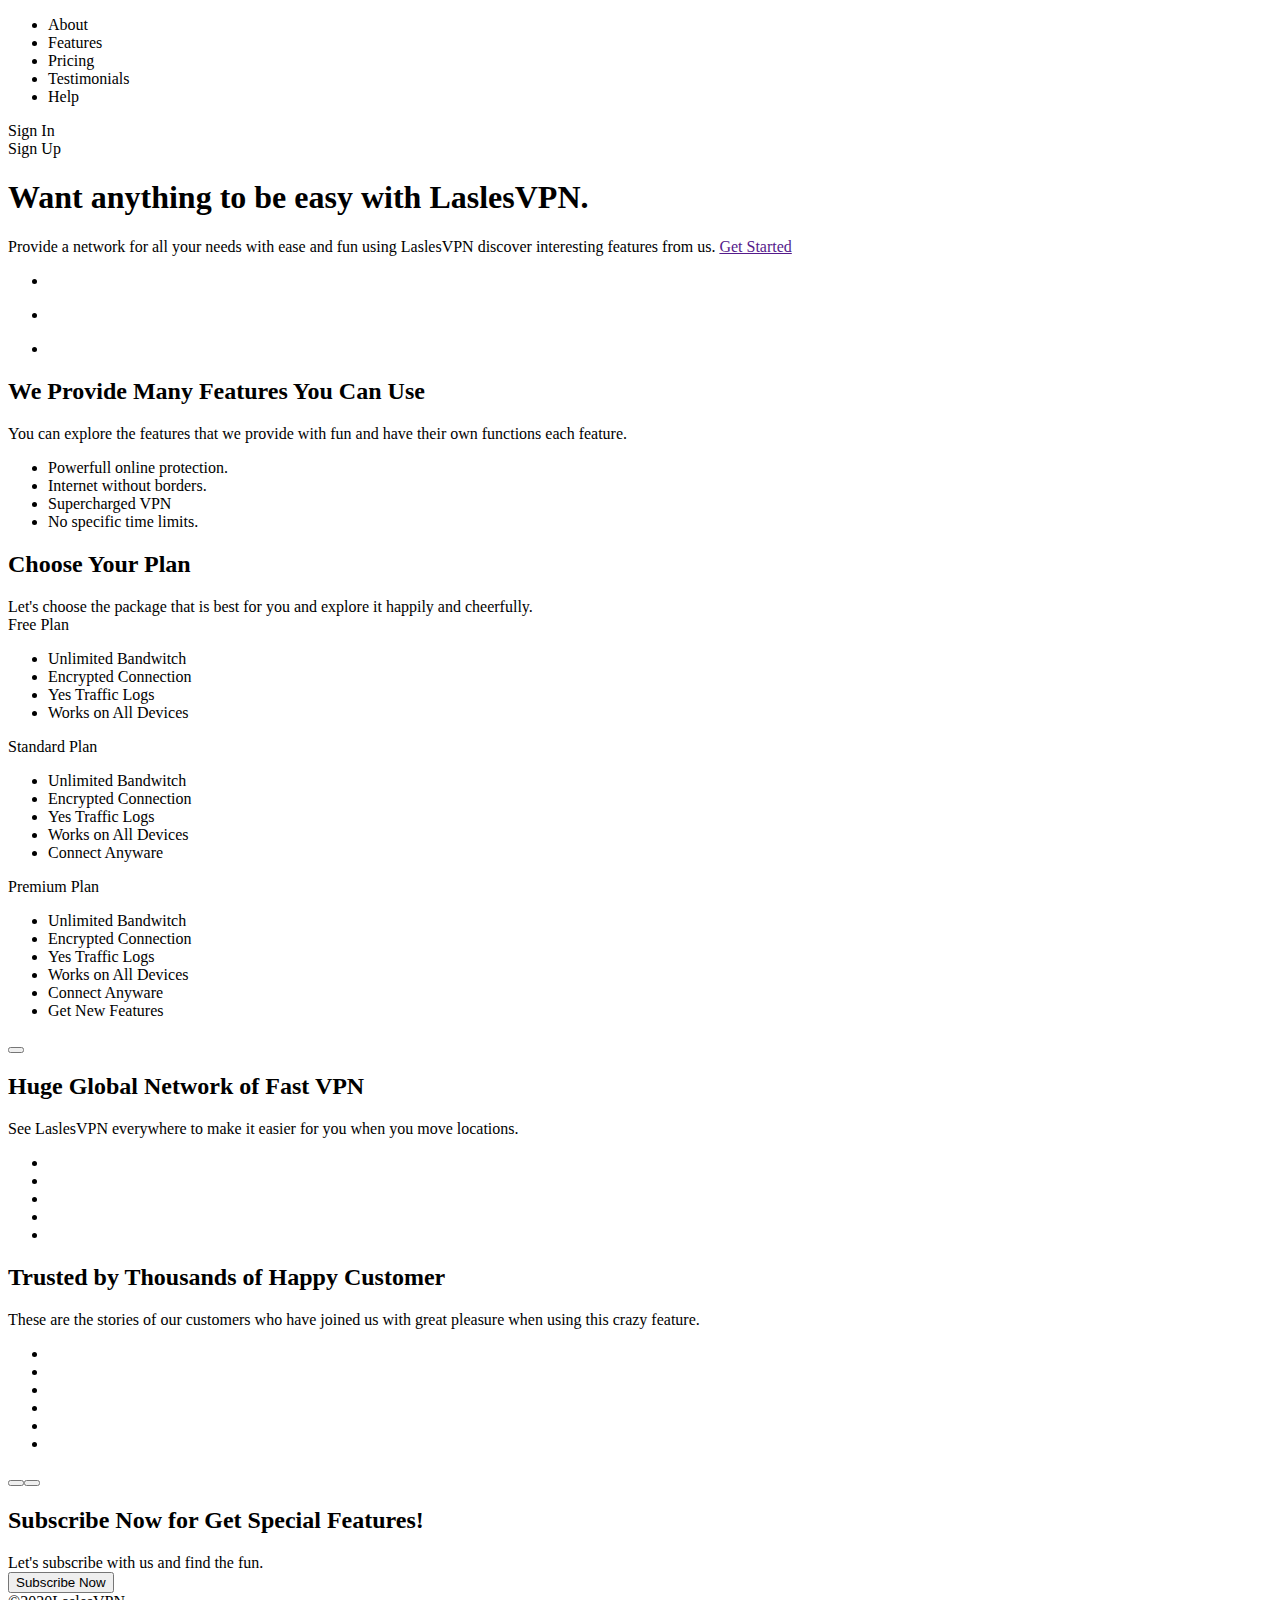
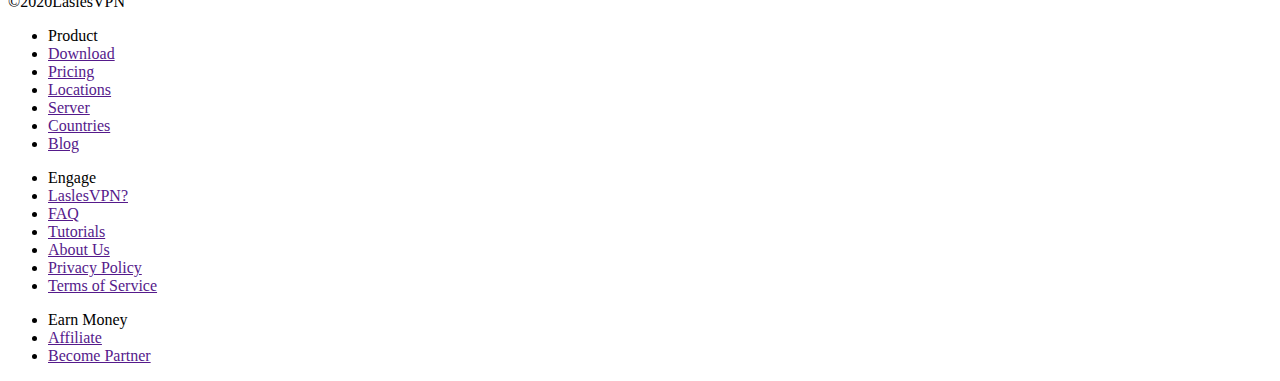
==== 2 Lasles VPN/index.html @ 62992090 "made site structure for LaslesVPN project" ====
<!DOCTYPE html>
<html lang="en">
  <head>
    <meta charset="UTF-8" />
    <meta name="viewport" content="width=device-width, initial-scale=1.0" />
    <title>Lasles VPN</title>
  </head>
  <body>
    <header class="header">
      <div class="logo"></div>
      <ul class="menu">
        <li class="menu-item">About</li>
        <li class="menu-item">Features</li>
        <li class="menu-item">Pricing</li>
        <li class="menu-item">Testimonials</li>
        <li class="menu-item">Help</li>
      </ul>
      <div class="sign">
        <div class="sign-in">Sign In</div>
        <div class="sign-up">Sign Up</div>
      </div>
    </header>
    <section class="head">
      <div class="greeting">
        <div class="greeting__text">
          <h1 class="greeting__header">Want anything to be easy with LaslesVPN.</h1>
          Provide a network for all your needs with ease and fun using LaslesVPN discover interesting features from us.
          <a href="" class="greeting__start-link">Get Started</a>
        </div>
        <div class="greeting__pic"></div>
      </div>
      <div class="amount">
        <ul class="amount-list">
        <li class="amount-item">
          <div class="amount-item__icon"></div>
          <div class="amount-item__text"></div>
      </li>
      <li class="amount-item">
          <div class="amount-item__icon"></div>
          <div class="amount-item__text"></div>
      </li>
      <li class="amount-item">
          <div class="amount-item__icon"></div>
          <div class="amount-item__text"></div>
      </li></ul></div>
      <div class="features">
          <div class="features__pic"></div>
          <div class="features__text">
              <h2 class="features__header">We Provide Many Features You Can Use</h2>
              <div class="features__info">You can explore the features that we provide with fun and have their own functions each feature.</div>
          <ul class="features-list">
            <li class="features-item">Powerfull online protection.</li>
            <li class="features-item">Internet without borders.</li>
            <li class="features-item">Supercharged VPN</li>
            <li class="features-item">No specific time limits.</li>
          </ul>
            </div>
      </div>
    </section>
    <section class="about">
            <h2 class="plan__header">Choose Your Plan</h2>
            <div class="plan__info">Let's choose the package that is best for you and explore it happily and cheerfully.</div>
            <div class="rate">
                <div class="rate__item">
                  <div class="rate__pic"></div>
                  <div class="rate__name">Free Plan</div>
                  <div class="rate__pros">
                    <ul class="pros-list">
                      <li class="pros-item">Unlimited Bandwitch</li>
                      <li class="pros-item">Encrypted Connection</li>
                      <li class="pros-item">Yes Traffic Logs</li>
                      <li class="pros-item">Works on All Devices</li>
                    </ul>
                  </div>
                  <div class="rate__price"></div>
                  <div class="rate__select"></div>
                </div>
                <div class="rate__item">
                  <div class="rate__pic"></div>
                  <div class="rate__name">Standard Plan</div>
                  <div class="rate__pros">
                    <ul class="pros-list">
                      <li class="pros-item">Unlimited Bandwitch</li>
                      <li class="pros-item">Encrypted Connection</li>
                      <li class="pros-item">Yes Traffic Logs</li>
                      <li class="pros-item">Works on All Devices</li>
                      <li class="pros-item">Connect Anyware</li>
                    </ul>
                  </div>
                  <div class="rate__price"></div>
                  <div class="rate__select"></div>
                </div>
                <div class="rate__item">
                  <div class="rate__pic"></div>
                  <div class="rate__name">Premium Plan</div>
                  <div class="rate__pros">
                    <ul class="pros-list">
                    <li class="pros-item">Unlimited Bandwitch</li>
                    <li class="pros-item">Encrypted Connection</li>
                    <li class="pros-item">Yes Traffic Logs</li>
                    <li class="pros-item">Works on All Devices</li>
                    <li class="pros-item">Connect Anyware</li>
                    <li class="pros-item">Get New Features</li>
                  </ul>
                </div>
                  <div class="rate__price"></div>
                  <button class="rate__select"></button>
                </div>
            </div>
        </div>
        <div class="world">
          <h2 class="world__header">Huge Global Network of Fast VPN</h2>
          <div class="world__text">See LaslesVPN everywhere to make it easier for you when you move locations.</div>
          <div class="world__map"></div>

          <div class="companies">
            <ul class="companies-list">
              <li class="companies-item"></li>
              <li class="companies-item"></li>
              <li class="companies-item"></li>
              <li class="companies-item"></li>
              <li class="companies-item"></li>
            </ul>
          </div>
        </div>
        <div class="reviews">
          <h2 class="reviews__header">Trusted by Thousands of Happy Customer</h2>
          <div class="reviews__text">These are the stories of our customers who have joined us with great pleasure when using this crazy feature.</div>
          <div class="carousel">
            <div class="carousel__track"><ul class="carousel-list">
              <li class="carousel-item"></li>
              <li class="carousel-item"></li>
              <li class="carousel-item"></li>
              <li class="carousel-item"></li>
              <li class="carousel-item"></li>
              <li class="carousel-item"></li>
            </ul></div>
<button class="prev"></button><button class="next"></button>


          </div>
        </div>
        <div class="subscribe">
          <h2 class="subscribe__header">Subscribe Now for Get Special Features!</h2>
          <div class="subscribe__text">Let's subscribe with us and find the fun.</div>
          <button class="subcribe-btn">Subscribe Now</button>
        </div>
    </section>
    <footer class="footer">
      <div class="footer-soc">
        <div class="footer-logo"></div>
        <div class="footer-descr"></div>
        <div class="footer-soc__btns">
          <a href="" class="footer-soc__btn"></a>
          <a href="" class="footer-soc__btn"></a>
          <a href="" class="footer-soc__btn"></a>
        </div>  
        <div class="logo-trade-mark">©2020LaslesVPN</div>
      </div>
      <div class="footer__links">
        <ul class="link-list">
          <li class="link-item"><div class="link-item__header">Product</div></li>
          <li class="link-item"><a href="" class="footer-link">Download</a></li>
          <li class="link-item"><a href="" class="footer-link">Pricing</a></li>
          <li class="link-item"><a href="" class="footer-link">Locations</a></li>
          <li class="link-item"><a href="" class="footer-link">Server</a></li>
          <li class="link-item"><a href="" class="footer-link">Countries</a></li>
          <li class="link-item"><a href="" class="footer-link">Blog</a></li>
        </ul>
        <ul class="link-list">
          <li class="link-item"><div class="link-item__header">Engage</div></li>
          <li class="link-item"><a href="" class="footer-link">LaslesVPN?</a></li>
          <li class="link-item"><a href="" class="footer-link">FAQ</a></li>
          <li class="link-item"><a href="" class="footer-link">Tutorials</a></li>
          <li class="link-item"><a href="" class="footer-link">About Us</a></li>
          <li class="link-item"><a href="" class="footer-link">Privacy Policy</a></li>
          <li class="link-item"><a href="" class="footer-link">Terms of Service</a></li>
        </ul>
        <ul class="link-list">
          <li class="link-item"><div class="link-item__header">Earn Money</div></li>
          <li class="link-item"><a href="" class="footer-link">Affiliate</a></li>
          <li class="link-item"><a href="" class="footer-link">Become Partner</a></li>
        </ul>
      </div>
    </footer>
  </body>
</html>
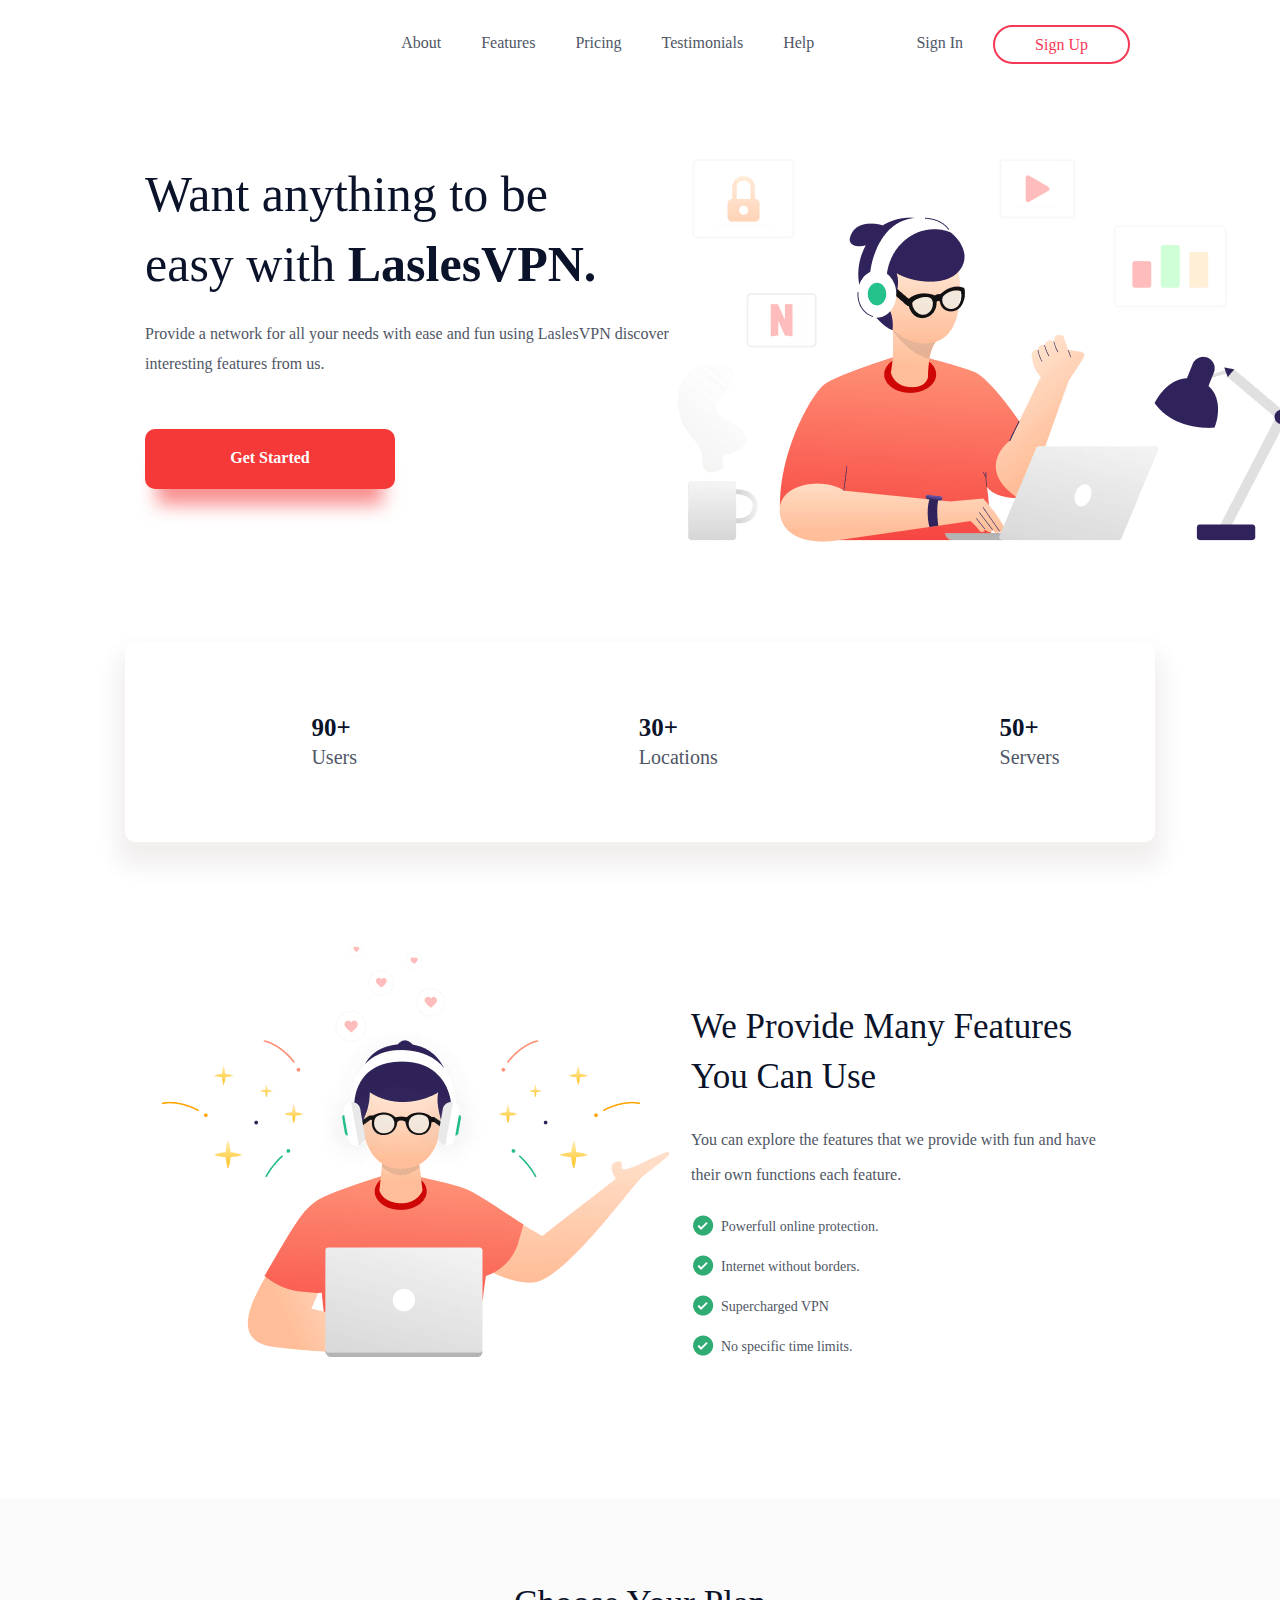
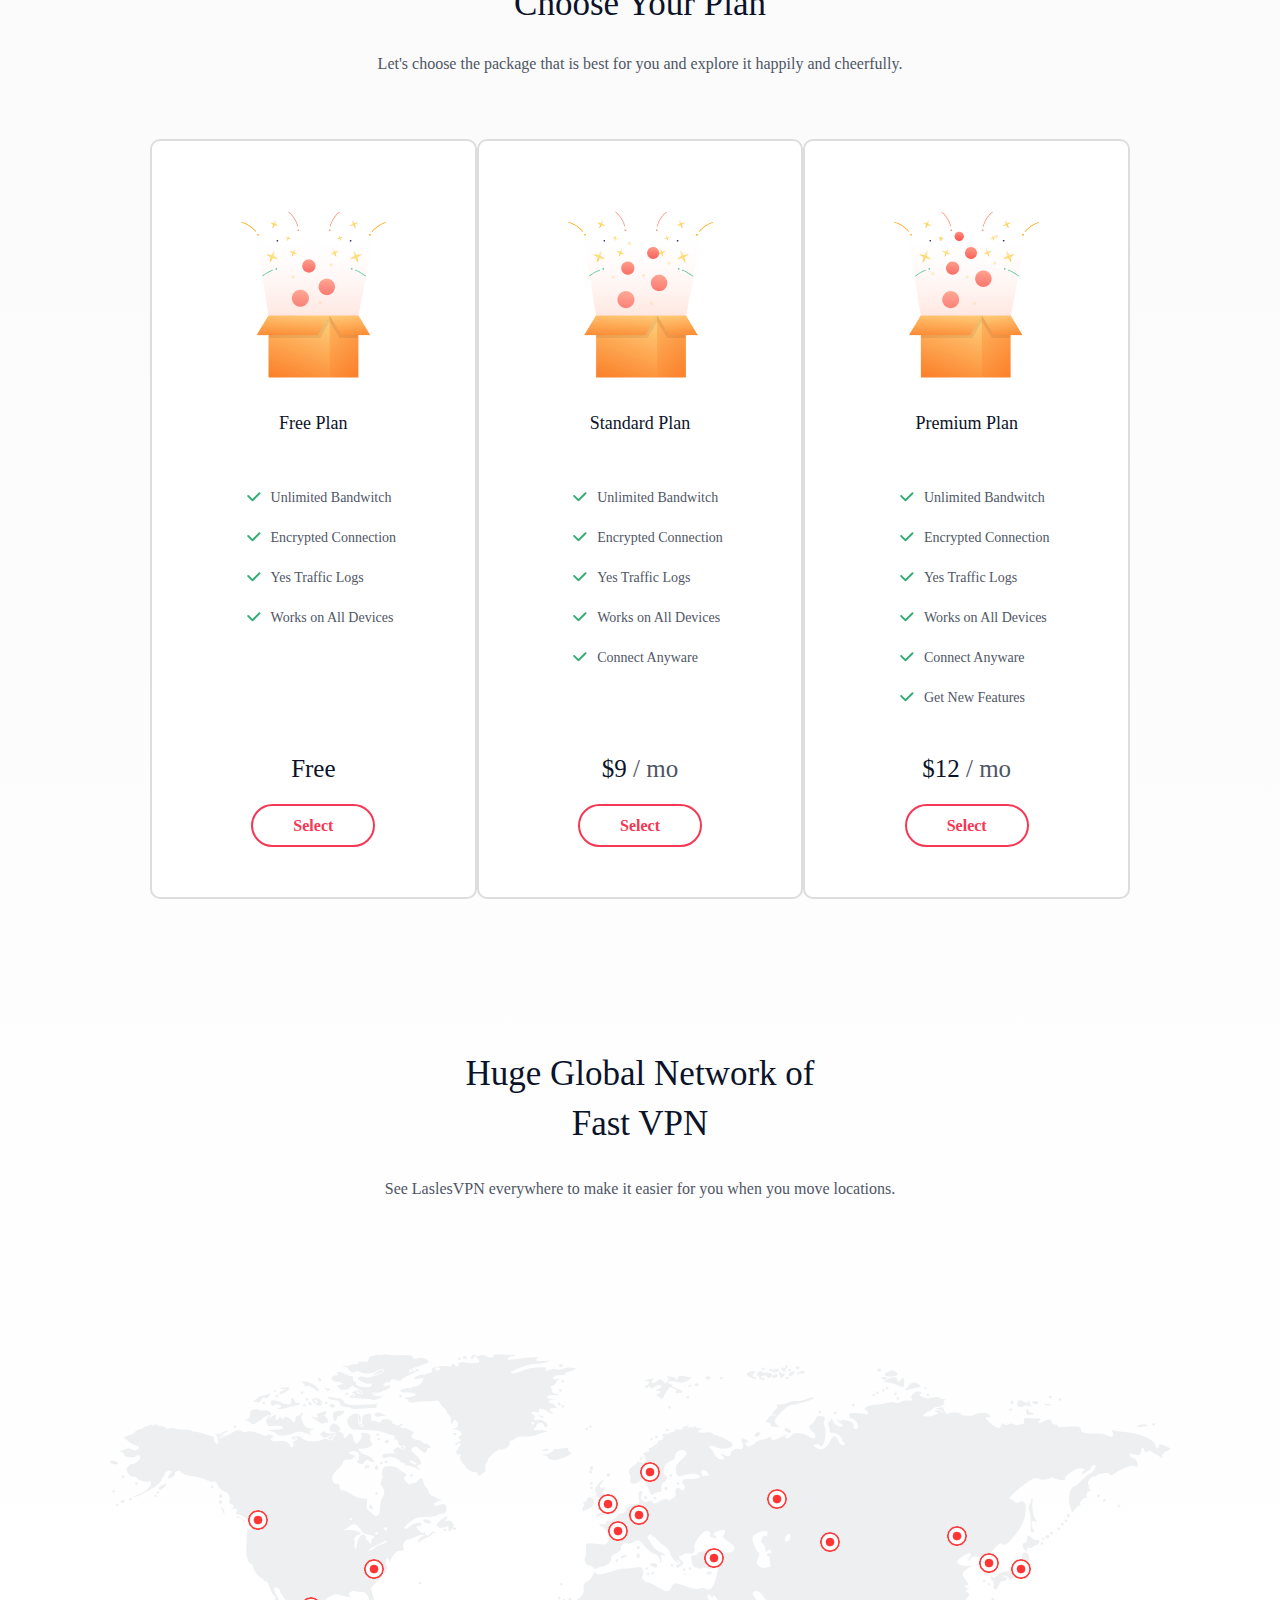
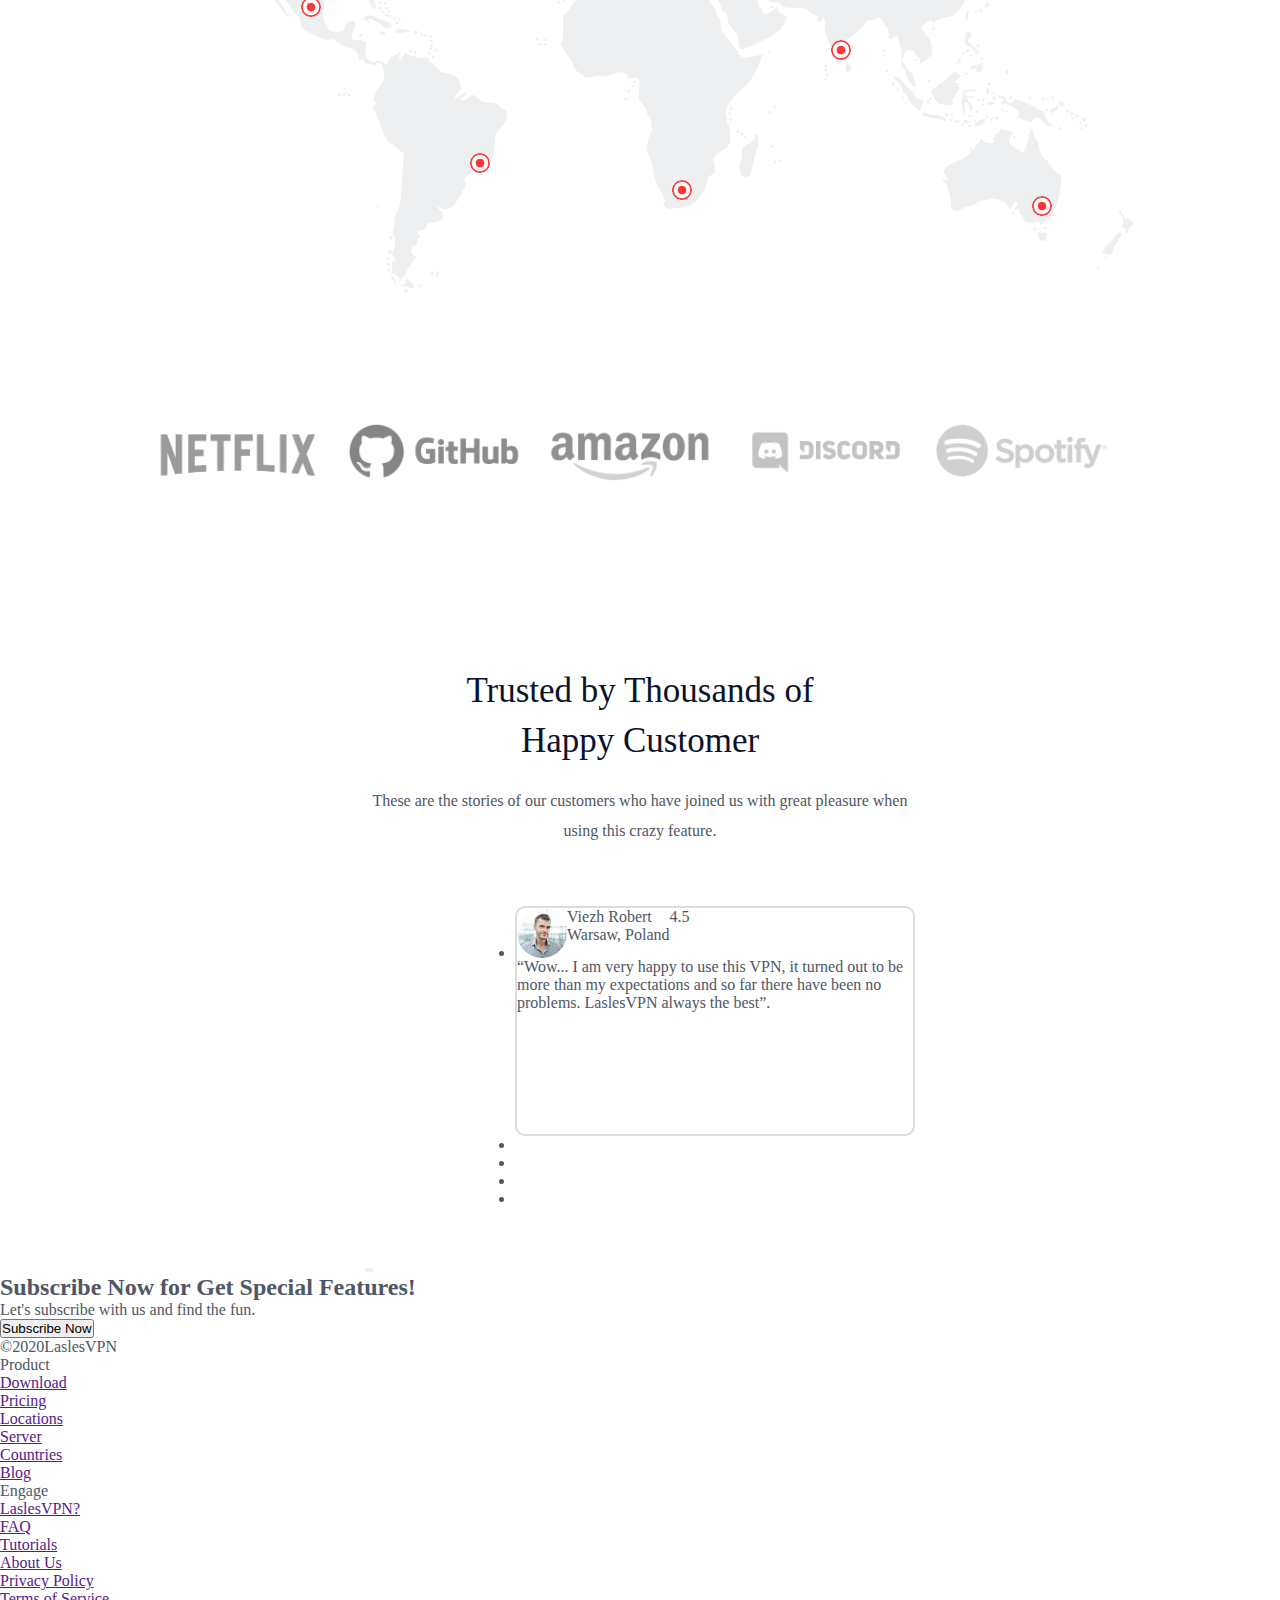
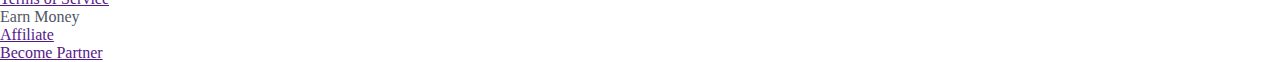
==== commit d2f3d62c: "made map section" ====
--- a/2 Lasles VPN/index.html
+++ b/2 Lasles VPN/index.html
@@ -3,52 +3,54 @@
   <head>
     <meta charset="UTF-8" />
     <meta name="viewport" content="width=device-width, initial-scale=1.0" />
+    <link rel="stylesheet" href="style.css">
     <title>Lasles VPN</title>
   </head>
   <body>
     <header class="header">
-      <div class="logo"></div>
+      <div class="logo-wrap"><a href="" class="logo"></a></div>
       <ul class="menu">
-        <li class="menu-item">About</li>
-        <li class="menu-item">Features</li>
-        <li class="menu-item">Pricing</li>
-        <li class="menu-item">Testimonials</li>
-        <li class="menu-item">Help</li>
+        <li class="menu-item"><a href="" class="menu-link">About</a></li>
+        <li class="menu-item"><a href="" class="menu-link">Features</a></li>
+        <li class="menu-item"><a href="" class="menu-link">Pricing</a></li>
+        <li class="menu-item"><a href="" class="menu-link">Testimonials</a></li>
+        <li class="menu-item"><a href="" class="menu-link">Help</a></li>
       </ul>
       <div class="sign">
         <div class="sign-in">Sign In</div>
         <div class="sign-up">Sign Up</div>
       </div>
     </header>
-    <section class="head">
+    <section class="main-banner">
       <div class="greeting">
-        <div class="greeting__text">
-          <h1 class="greeting__header">Want anything to be easy with LaslesVPN.</h1>
-          Provide a network for all your needs with ease and fun using LaslesVPN discover interesting features from us.
-          <a href="" class="greeting__start-link">Get Started</a>
+        <div class="greeting__info rubik-regular">
+          <h1 class="greeting__header">Want anything to be<br> easy with <span class="rubik-bold">LaslesVPN.</span></h1>
+          <div class="greeting__text"> Provide a network for all your needs with ease and fun using <span class="rubik-medium">LaslesVPN</span> discover interesting features from us.</div>
+          <a href="" class="greeting__start-link rubik-bold">Get Started</a>
         </div>
         <div class="greeting__pic"></div>
       </div>
       <div class="amount">
         <ul class="amount-list">
         <li class="amount-item">
-          <div class="amount-item__icon"></div>
-          <div class="amount-item__text"></div>
+          <div class="amount-item__icon icon-users"></div>
+          <div class="amount-item__info rubik-bold">90+<br><span class="amount-item__text rubik-regular"> Users</span></div>
       </li>
       <li class="amount-item">
-          <div class="amount-item__icon"></div>
-          <div class="amount-item__text"></div>
+          <div class="amount-item__icon icon-locations"></div>
+          <div class="amount-item__info rubik-bold">30+<br><span class="amount-item__text rubik-regular"> Locations</span></div>
       </li>
       <li class="amount-item">
-          <div class="amount-item__icon"></div>
-          <div class="amount-item__text"></div>
-      </li></ul></div>
+          <div class="amount-item__icon icon-servers"></div>
+          <div class="amount-item__info rubik-bold">50+<br><span class="amount-item__text rubik-regular"> Servers</span></div>
+      </li></ul>
+    </div>
       <div class="features">
           <div class="features__pic"></div>
-          <div class="features__text">
-              <h2 class="features__header">We Provide Many Features You Can Use</h2>
-              <div class="features__info">You can explore the features that we provide with fun and have their own functions each feature.</div>
-          <ul class="features-list">
+          <div class="features__info">
+              <h2 class="features__header rubik-medium">We Provide Many Features You Can Use</h2>
+              <div class="features__text rubik-regular">You can explore the features that we provide with fun and have their own functions each feature.</div>
+          <ul class="features-list rubik-regular">
             <li class="features-item">Powerfull online protection.</li>
             <li class="features-item">Internet without borders.</li>
             <li class="features-item">Supercharged VPN</li>
@@ -58,28 +60,30 @@
       </div>
     </section>
     <section class="about">
-            <h2 class="plan__header">Choose Your Plan</h2>
-            <div class="plan__info">Let's choose the package that is best for you and explore it happily and cheerfully.</div>
+      <div class="gradient">
+        <div class="plan">
+            <h2 class="plan__header rubik-medium">Choose Your Plan</h2>
+            <div class="plan__text rubik-regular">Let's choose the package that is best for you and explore it happily and cheerfully.</div>
             <div class="rate">
                 <div class="rate__item">
-                  <div class="rate__pic"></div>
-                  <div class="rate__name">Free Plan</div>
+                  <div class="rate__pic rate-free"></div>
+                  <div class="rate__name rubik-medium">Free Plan</div>
                   <div class="rate__pros">
-                    <ul class="pros-list">
+                    <ul class="pros-list rubik-regular">
                       <li class="pros-item">Unlimited Bandwitch</li>
                       <li class="pros-item">Encrypted Connection</li>
                       <li class="pros-item">Yes Traffic Logs</li>
                       <li class="pros-item">Works on All Devices</li>
                     </ul>
                   </div>
-                  <div class="rate__price"></div>
-                  <div class="rate__select"></div>
+                  <div class="rate__price rubik-medium">Free</div>
+                  <button class="rate__select rubik-bold">Select</button>
                 </div>
                 <div class="rate__item">
-                  <div class="rate__pic"></div>
-                  <div class="rate__name">Standard Plan</div>
+                  <div class="rate__pic rate-standard"></div>
+                  <div class="rate__name rubik-medium">Standard Plan</div>
                   <div class="rate__pros">
-                    <ul class="pros-list">
+                    <ul class="pros-list rubik-regular">
                       <li class="pros-item">Unlimited Bandwitch</li>
                       <li class="pros-item">Encrypted Connection</li>
                       <li class="pros-item">Yes Traffic Logs</li>
@@ -87,14 +91,14 @@
                       <li class="pros-item">Connect Anyware</li>
                     </ul>
                   </div>
-                  <div class="rate__price"></div>
-                  <div class="rate__select"></div>
+                  <div class="rate__price rubik-medium">$9<span class="price-words rubik-regular"> / mo</span></div>
+                  <button class="rate__select rubik-bold">Select</button>
                 </div>
                 <div class="rate__item">
-                  <div class="rate__pic"></div>
-                  <div class="rate__name">Premium Plan</div>
+                  <div class="rate__pic rate-premium"></div>
+                  <div class="rate__name rubik-medium">Premium Plan</div>
                   <div class="rate__pros">
-                    <ul class="pros-list">
+                    <ul class="pros-list rubik-regular">
                     <li class="pros-item">Unlimited Bandwitch</li>
                     <li class="pros-item">Encrypted Connection</li>
                     <li class="pros-item">Yes Traffic Logs</li>
@@ -103,49 +107,77 @@
                     <li class="pros-item">Get New Features</li>
                   </ul>
                 </div>
-                  <div class="rate__price"></div>
-                  <button class="rate__select"></button>
+                  <div class="rate__price rubik-medium">$12<span class="price-words rubik-regular"> / mo</span></div>
+                  <button class="rate__select rubik-bold">Select</button>
                 </div>
             </div>
-        </div>
+          </div>
         <div class="world">
-          <h2 class="world__header">Huge Global Network of Fast VPN</h2>
-          <div class="world__text">See LaslesVPN everywhere to make it easier for you when you move locations.</div>
-          <div class="world__map"></div>
-
-          <div class="companies">
-            <ul class="companies-list">
-              <li class="companies-item"></li>
-              <li class="companies-item"></li>
-              <li class="companies-item"></li>
-              <li class="companies-item"></li>
-              <li class="companies-item"></li>
-            </ul>
+          <h2 class="world__header rubik-medium">Huge Global Network of Fast VPN</h2>
+          <div class="world__text rubik-regular">See <span class="rubik-medium">LaslesVPN</span> everywhere to make it easier for you when you move locations.</div>
+          <div class="world__map">
+            <div class="map-point russia"></div>
+            <div class="map-point korea"></div>
+            <div class="map-point japan"></div>
+            <div class="map-point china"></div>
+            <div class="map-point usa"></div>
+            <div class="map-point england"></div>
+            <div class="map-point australia"></div>
+            <div class="map-point brazil"></div>
+            <div class="map-point canada"></div>
+            <div class="map-point kazahstan"></div>
+            <div class="map-point france"></div>
+            <div class="map-point germany"></div>
+            <div class="map-point uar"></div>
+            <div class="map-point mexico"></div>
+            <div class="map-point turkey"></div>
+            <div class="map-point sweden"></div>
+            <div class="map-point india"></div>
           </div>
         </div>
+      </div>
+    </div>
+        <div class="companies">
+          <ul class="companies-list">
+            <li class="companies-item netflix"></li>
+            <li class="companies-item github"></li>
+            <li class="companies-item amazon"></li>
+            <li class="companies-item discord"></li>
+            <li class="companies-item spotify"></li>
+          </ul>
+        </div>
+      </section>
         <div class="reviews">
-          <h2 class="reviews__header">Trusted by Thousands of Happy Customer</h2>
-          <div class="reviews__text">These are the stories of our customers who have joined us with great pleasure when using this crazy feature.</div>
+          <h2 class="reviews__header rubik-medium">Trusted by Thousands of Happy Customer</h2>
+          <div class="reviews__text rubik-regular">These are the stories of our customers who have joined us with great pleasure when using this crazy feature.</div>
           <div class="carousel">
             <div class="carousel__track"><ul class="carousel-list">
-              <li class="carousel-item"></li>
-              <li class="carousel-item"></li>
+              <li class="carousel-item">
+                <div class="profile ">
+                  <div class="profile__info">
+                  <div class="profile__pic"></div>
+                  <div class="profile__name rubik-medium">Viezh Robert <br>
+                  <span class="rubik-regular profile__location">Warsaw, Poland</span></div>
+                  <div class="profile__rating">4.5</div>
+                </div>
+                  <div class="review">“Wow... I am very happy to use this VPN, it turned out to be more than my expectations and so far there have been no problems. LaslesVPN always the best”.</div>
+                </div>
+              </li>
               <li class="carousel-item"></li>
               <li class="carousel-item"></li>
               <li class="carousel-item"></li>
               <li class="carousel-item"></li>
             </ul></div>
 <button class="prev"></button><button class="next"></button>
+          </div>
+        </div>
 
-
-          </div>
-        </div>
         <div class="subscribe">
           <h2 class="subscribe__header">Subscribe Now for Get Special Features!</h2>
           <div class="subscribe__text">Let's subscribe with us and find the fun.</div>
           <button class="subcribe-btn">Subscribe Now</button>
         </div>
-    </section>
+   
     <footer class="footer">
       <div class="footer-soc">
         <div class="footer-logo"></div>
--- a/2 Lasles VPN/style.css
+++ b/2 Lasles VPN/style.css
@@ -0,0 +1,651 @@
+* {
+  padding: 0;
+  margin: 0;
+  box-sizing: border-box;
+}
+
+@font-face {
+  font-family: "Rubik Regular";
+  font-style: normal;
+  font-weight: 400;
+  src: local("Rubik Regular"),
+    url("./fonts/Rubik-Regular.ttf") format("truetype");
+}
+
+@font-face {
+  font-family: "Rubik Medium";
+  font-style: normal;
+  font-weight: 500;
+  src: local("Rubik Medium"), url("./fonts/Rubik-Medium.ttf") format("truetype");
+}
+
+@font-face {
+  font-family: "Rubik bold";
+  font-style: normal;
+  font-weight: 700;
+  src: local("Rubik Bold"), url("./fonts/Rubik-Bold.ttf") format("truetype");
+}
+
+body {
+  background-color: #ffffff;
+  color: #4f5665;
+}
+
+.rubik-bold {
+  font-family: "Rubik bold";
+  font-style: normal;
+  font-weight: 700;
+}
+
+.rubik-medium {
+  font-family: "Rubik Medium";
+  font-style: normal;
+  font-weight: 500;
+  width: auto;
+}
+
+.rubik-regular {
+  font-family: "Rubik Regular";
+  font-style: normal;
+  font-weight: 400;
+}
+
+.header {
+  position: sticky;
+  display: flex;
+  justify-content: space-between;
+  padding: 25px 150px;
+  line-height: 35px;
+  white-space: nowrap;
+}
+
+.logo-wrap {
+  height: 37px;
+  background-repeat: no-repeat;
+  width: 149px;
+  background-image: url(./img/Logo.png);
+}
+
+.menu {
+  font-family: "Rubik Regular";
+  font-style: normal;
+  font-weight: 400;
+  font-size: 16px;
+  list-style: none;
+  display: flex;
+}
+
+.menu-item {
+  padding-right: 40px;
+  transition: 0.2s;
+}
+
+.menu-link {
+  text-decoration: none;
+  color: #4f5665;
+}
+
+.menu-item:hover {
+  padding-right: 40px;
+  color: #f53855;
+  transition: 0.2s;
+}
+
+.menu-item:last-of-type {
+  padding-right: 0;
+}
+
+.sign {
+  font-family: "Rubik Medium";
+  font-style: normal;
+  font-weight: 500;
+  font-size: 16px;
+  display: flex;
+  justify-content: space-between;
+}
+
+.sign-in {
+  margin-right: 30px;
+}
+
+.sign-up {
+  color: #f53855;
+  border-radius: 50px;
+  border: 2px solid #f53855;
+  padding: 0px 40px;
+  font-size: 16px;
+  transition: 0.2s;
+  cursor: pointer;
+}
+
+.sign-up:hover,
+.sign-up:focus,
+.sign-up:active {
+  color: #ffffff;
+  background-color: #f53855;
+  box-shadow: 0px 28px 18px -12px rgba(245, 56, 56, 0.56);
+  transition: 0.2s;
+}
+
+.greeting {
+  margin-top: 70px;
+  margin-left: 145px;
+  max-width: 1600px;
+  display: flex;
+  justify-content: space-between;
+  margin-bottom: 100px;
+}
+
+.greeting__info {
+  max-width: 532px;
+  display: flex;
+  flex-direction: column;
+}
+
+.greeting__header {
+  font-family: "Rubik Medium";
+  font-style: normal;
+  font-weight: 500;
+  font-size: 50px;
+  color: #0b132a;
+  line-height: 70px;
+  margin-bottom: 20px;
+}
+
+.greeting__text {
+  line-height: 30px;
+  font-size: 16px;
+  margin-bottom: 50px;
+}
+
+.greeting__start-link {
+  color: #ffffff;
+  font-size: 16px;
+  text-decoration: none;
+  border-radius: 10px;
+  width: 250px;
+  height: 60px;
+  line-height: 57px;
+  text-align: center;
+  background-color: #f53838;
+  box-shadow: 0px 28px 18px -12px rgba(245, 56, 56, 0.56);
+}
+
+.greeting__pic {
+  justify-self: end;
+  min-height: 383px;
+  width: 612px;
+  background-repeat: no-repeat;
+  background-image: url(./img/illustration1.png);
+}
+
+.amount {
+  margin: 0 125px;
+  height: 200px;
+  border-radius: 10px;
+  box-shadow: 0px 17px 19px 8px rgba(129, 94, 94, 0.1);
+}
+
+.amount-list {
+  height: 100%;
+  display: flex;
+  justify-content: space-around;
+  align-items: center;
+}
+
+.amount-item {
+  display: flex;
+  max-width: 185px;
+  justify-content: space-between;
+}
+
+.amount-item__info {
+  font-size: 25px;
+  color: #0b132a;
+}
+
+.amount-item__text {
+  font-size: 20px;
+  color: #4f5665;
+}
+
+.amount-item__icon {
+  width: 55px;
+  height: 55px;
+  background-repeat: no-repeat;
+  margin-right: 36px;
+}
+
+.icon-users {
+  background-image: url(./img/icon/user.png);
+}
+
+.icon-locations {
+  background-image: url(./img/icon/location.png);
+}
+
+.icon-servers {
+  background-image: url(./img/icon/server.png);
+}
+
+.features {
+  margin: 0 150px;
+  margin-top: 100px;
+  margin-bottom: 132px;
+  display: flex;
+  justify-content: space-around;
+}
+
+.features__pic {
+  width: 508px;
+  height: 415px;
+  background-repeat: no-repeat;
+  background-image: url(./img/illustration2.png);
+}
+
+.features__info {
+  margin-top: 60px;
+  max-width: 428px;
+  display: flex;
+  flex-direction: column;
+}
+
+.features__header {
+  font-size: 35px;
+  line-height: 50px;
+  color: #0b132a;
+  margin-bottom: 20px;
+}
+
+.features__text {
+  font-size: 16px;
+  line-height: 35px;
+  color: #4f5665;
+  margin-bottom: 15px;
+}
+
+.features-list {
+  font-size: 14px;
+  line-height: 40px;
+  color: #4f5665;
+  list-style: none;
+  margin-left: 30px;
+}
+
+.features-item {
+  position: relative;
+}
+
+.features-item::before {
+  content: url(./img/Icon/list-marker.png);
+  position: absolute;
+  width: 24px;
+  height: 24px;
+  top: 6px;
+  left: -30px;
+}
+
+.gradient {
+  padding: 0 150px;
+  background: linear-gradient(
+    180deg,
+    #f8f8f8 -45.04%,
+    rgba(248, 248, 248, 0) 88.56%
+  );
+}
+
+.plan {
+  padding-top: 80px;
+  margin-bottom: 150px;
+}
+
+.plan__header {
+  font-size: 35px;
+  line-height: 50px;
+  text-align: center;
+  color: #0b132a;
+  margin-bottom: 20px;
+}
+
+.plan__text {
+  margin: 0 auto;
+  max-width: 555px;
+  font-size: 16px;
+  line-height: 30px;
+  color: #4f5665;
+  text-align: center;
+  margin-bottom: 60px;
+}
+
+.rate {
+  display: flex;
+  justify-content: space-between;
+}
+
+.rate__item {
+  width: 330px;
+  height: 760px;
+  background-color: #ffffff;
+  border: 2px solid #dddddd;
+  border-radius: 10px;
+  display: flex;
+  flex-direction: column;
+  align-items: center;
+  transition: 0.2s;
+}
+
+.rate__item:hover,
+.rate__item:focus,
+.rate__item:active {
+  transition: 0.2s;
+  border: 2px solid #f53838;
+}
+
+.rate__name {
+  font-size: 18px;
+  line-height: 30px;
+  text-align: center;
+  color: #0b132a;
+  margin-bottom: 40px;
+}
+
+.rate__pic {
+  background-repeat: no-repeat;
+  height: 167px;
+  width: 145px;
+  margin-top: 70px;
+  margin-bottom: 30px;
+}
+
+.features-item::before {
+  content: url(./img/Icon/list-marker.png);
+  position: absolute;
+  width: 24px;
+  height: 24px;
+  top: 6px;
+  left: -30px;
+}
+
+.rate-free {
+  background-image: url(./img/free.png);
+}
+
+.rate-standard {
+  background-image: url(./img/standard.png);
+}
+
+.rate-premium {
+  background-image: url(./img/premium.png);
+}
+
+.pros-list {
+  font-size: 14px;
+  line-height: 40px;
+  color: #4f5665;
+  list-style: none;
+  max-width: 190px;
+  padding-left: 40px;
+}
+
+.pros-item {
+  position: relative;
+}
+
+.pros-item::before {
+  content: url(./img/Icon/plan-list-marker.png);
+  position: absolute;
+  width: 24px;
+  height: 24px;
+  top: 6px;
+  left: -30px;
+}
+
+.rate__price {
+  font-size: 25px;
+  line-height: 30px;
+  text-align: center;
+  color: #0b132a;
+  margin-top: auto;
+  margin-bottom: 20px;
+}
+
+.price-words {
+  color: #4f5665;
+}
+
+.rate__select {
+  color: #f53855;
+  background-color: #ffffff;
+  border: 2px solid #f53855;
+  border-radius: 50px;
+  padding: 10px 40px;
+  font-size: 16px;
+  line-height: 19px;
+  margin-bottom: 50px;
+  transition: 0.2s;
+  cursor: pointer;
+}
+
+.rate__select:hover,
+:focus {
+  color: #ffffff;
+  background-color: #f53855;
+  box-shadow: 0px 28px 18px -12px rgba(245, 56, 56, 0.56);
+  transition: 0.2s;
+}
+
+.world {
+  display: flex;
+  flex-direction: column;
+  align-items: center;
+  margin-bottom: 110px;
+}
+
+.world__header {
+  max-width: 383px;
+  font-size: 35px;
+  line-height: 50px;
+  text-align: center;
+  color: #0b132a;
+  margin-bottom: 25px;
+}
+
+.world__text {
+  max-width: 555px;
+  text-align: center;
+  line-height: 30px;
+  margin-bottom: 150px;
+}
+
+.world__map {
+  width: 1060px;
+  height: 539px;
+  position: relative;
+  background-image: url(./img/map.png);
+}
+
+.map-point {
+  background-image: url(./img/Icon/map-point.png);
+  background-repeat: no-repeat;
+  width: 20px;
+  height: 20px;
+  background-size: cover;
+  position: absolute;
+}
+
+.russia {
+  top: 25%;
+  left: 62%;
+}
+
+.korea {
+  top: 37%;
+  left: 82%;
+}
+
+.japan {
+  top: 38%;
+  left: 85%;
+}
+
+.china {
+  top: 32%;
+  left: 79%;
+}
+
+.usa {
+  top: 38%;
+  left: 24%;
+}
+
+.england {
+  top: 26%;
+  left: 46%;
+}
+
+.australia {
+  top: 82%;
+  left: 87%;
+}
+
+.brazil {
+  top: 74%;
+  left: 34%;
+}
+
+.canada {
+  top: 29%;
+  left: 13%;
+}
+
+.kazahstan {
+  top: 33%;
+  left: 67%;
+}
+
+.france {
+  top: 31%;
+  left: 47%;
+}
+
+.germany {
+  top: 28%;
+  left: 49%;
+}
+
+.uar {
+  top: 79%;
+  left: 53%;
+}
+
+.mexico {
+  top: 45%;
+  left: 18%;
+}
+
+.turkey {
+  top: 36%;
+  left: 56%;
+}
+
+.sweden {
+  top: 20%;
+  left: 50%;
+}
+
+.india {
+  top: 53%;
+  left: 68%;
+}
+
+.companies {
+  margin-bottom: 150px;
+}
+
+.companies-list {
+  margin: 0 150px;
+  list-style: none;
+  display: flex;
+  justify-content: space-between;
+}
+
+.companies-item {
+  background-repeat: no-repeat;
+  height: 113px;
+  width: 201px;
+  margin-right: 20px;
+  background-size: contain;
+  filter: grayscale(100%);
+  opacity: 0.5;
+}
+
+.companies-item:hover {
+  filter: grayscale(0%);
+  opacity: 1;
+}
+
+.netflix {
+  background-image: url(./img/companies/netflix.png);
+}
+
+.github {
+  background-image: url(./img/companies/github.png);
+}
+
+.amazon {
+  background-image: url(./img/companies/amazon.png);
+}
+
+.discord {
+  background-image: url(./img/companies/discord.png);
+}
+
+.spotify {
+  background-image: url(./img/companies/spotify.png);
+}
+
+.carousel__track {
+  height: 350px;
+  margin-left: 150px;
+}
+
+.profile {
+  border: 2px solid #dddddd;
+  border-radius: 10px;
+  width: 400px;
+  height: 230px;
+}
+.profile__info {
+  display: flex;
+}
+
+.profile__pic {
+  width: 50px;
+  height: 50px;
+  border-radius: 50%;
+  background-image: url(./img/profiles/viezh.png);
+}
+
+.reviews {
+  display: flex;
+  flex-direction: column;
+  align-items: center;
+}
+
+.reviews__header {
+  font-size: 35px;
+  line-height: 50px;
+  max-width: 448px;
+  color: #0b132a;
+  text-align: center;
+  margin-bottom: 20px;
+}
+
+.reviews__text {
+  max-width: 555px;
+  font-size: 16px;
+  line-height: 30px;
+  text-align: center;
+  color: #4f5665;
+  margin-bottom: 60px;
+}
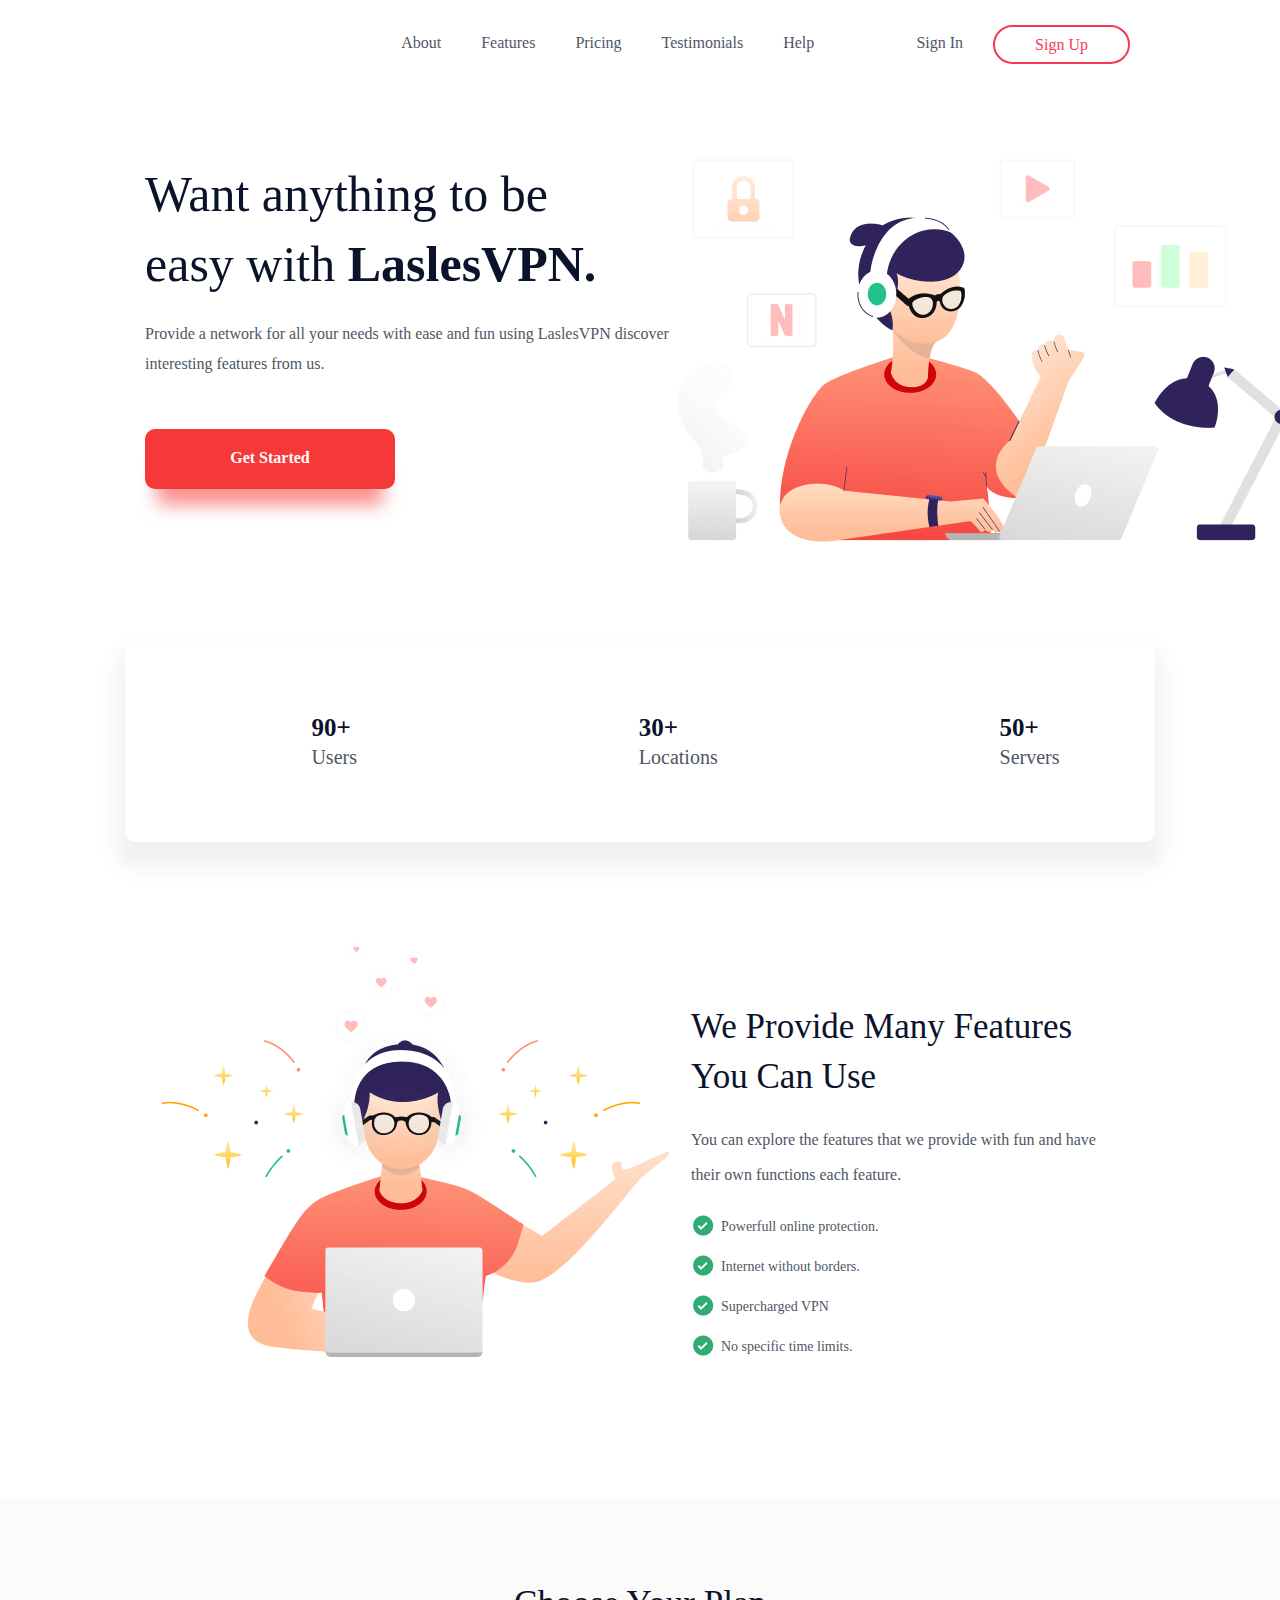
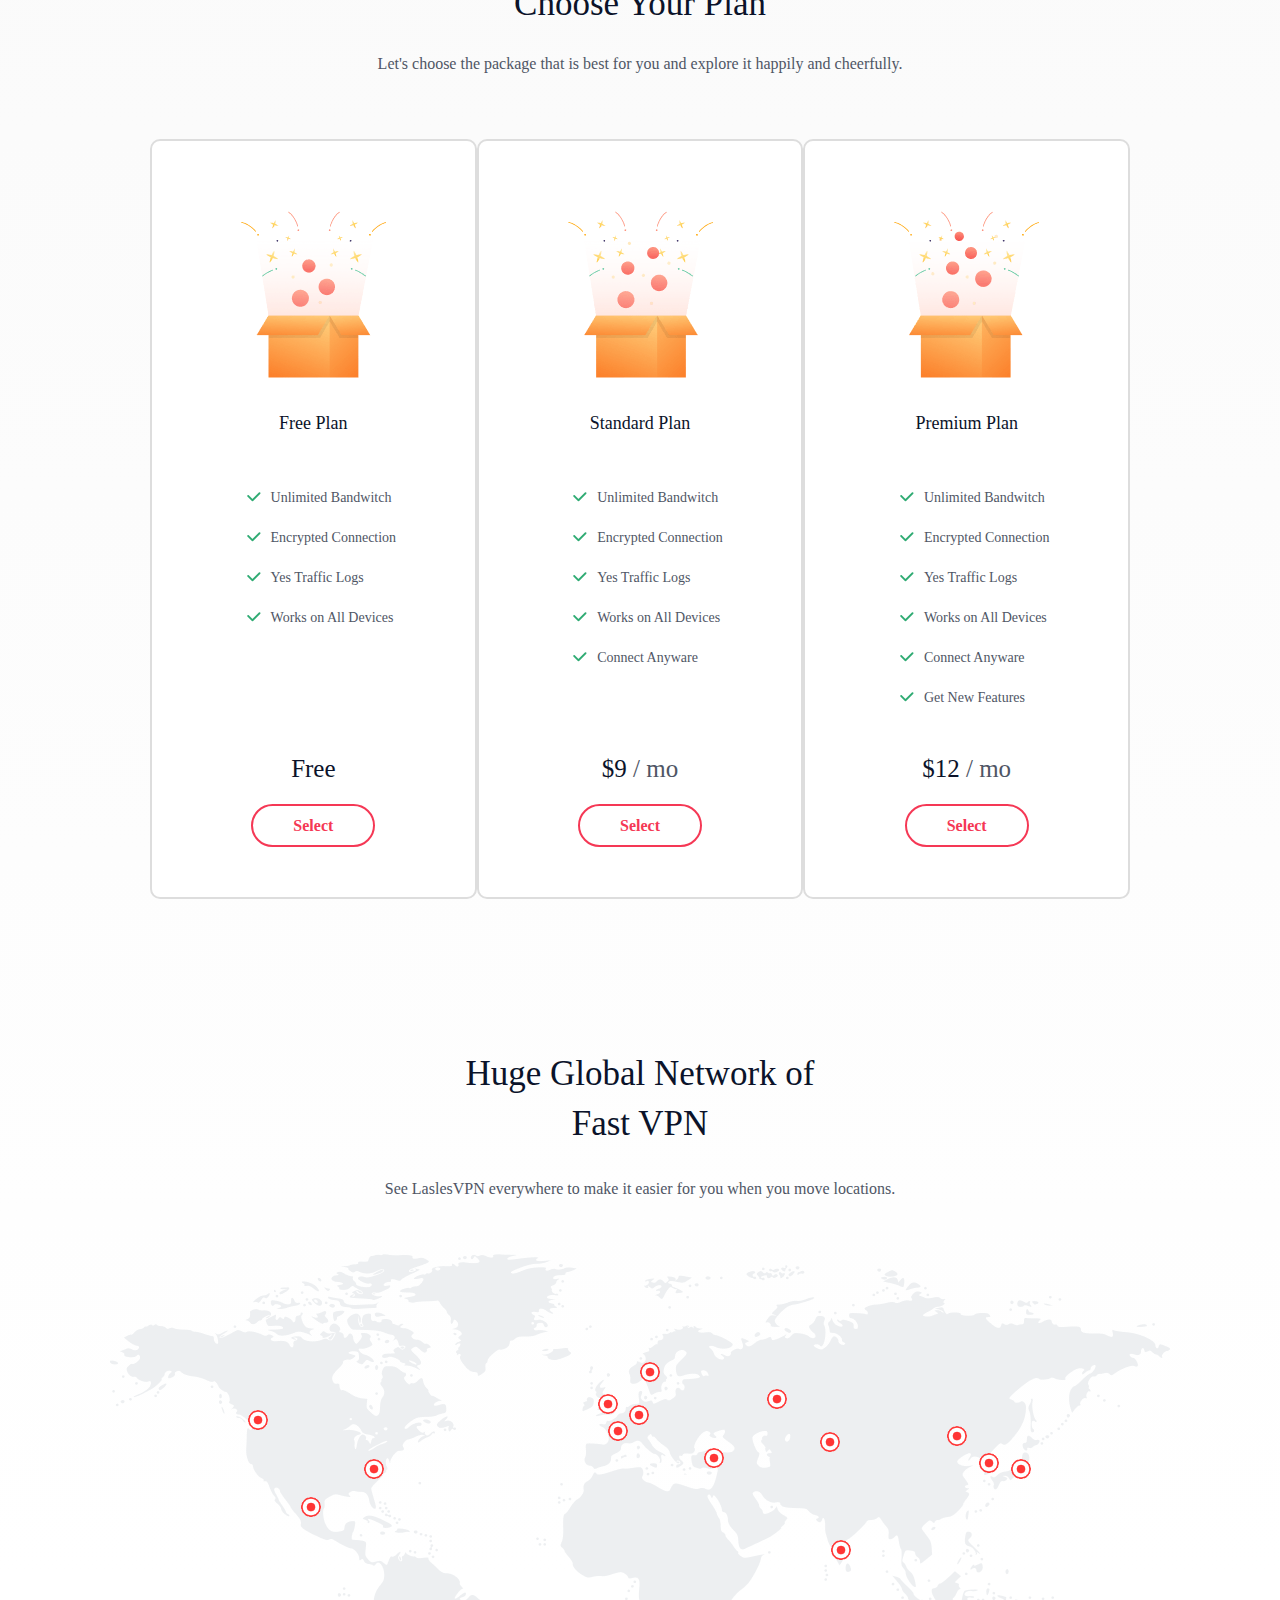
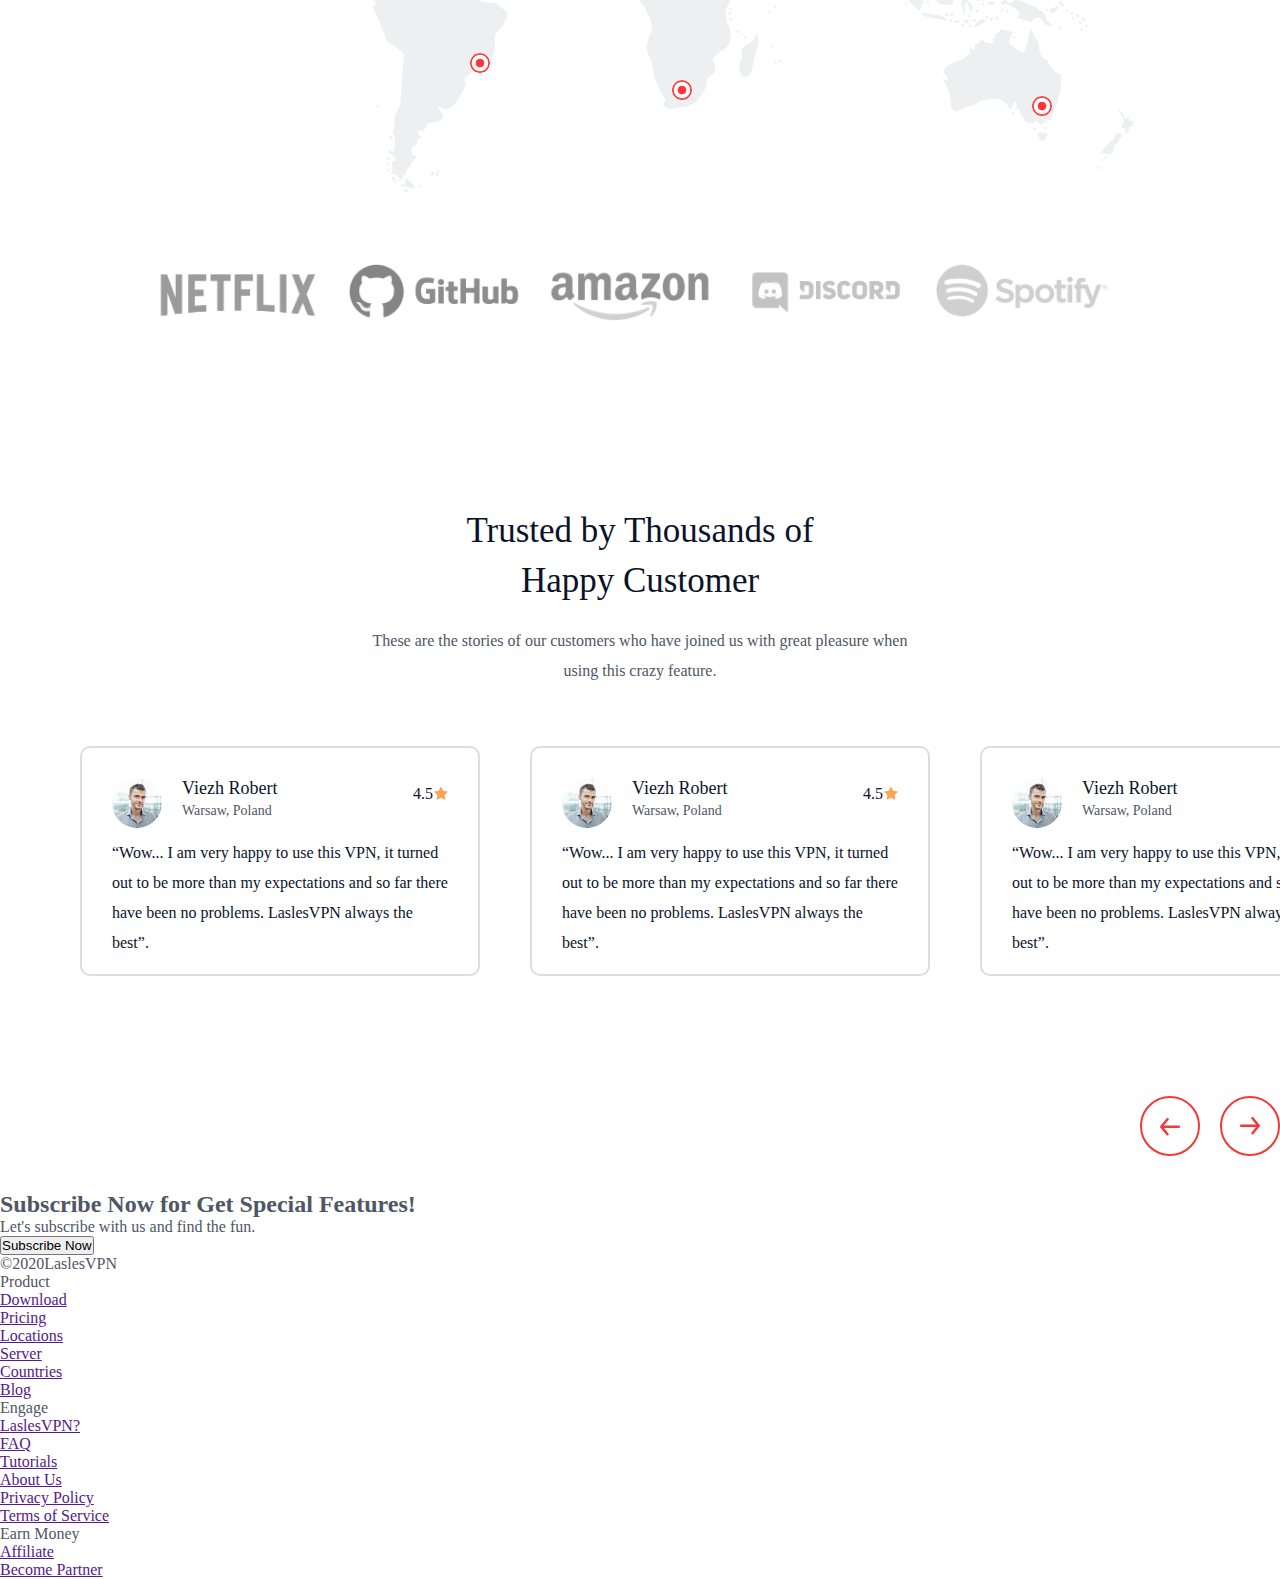
==== commit da44ef7e: "another style improvements, still not finished" ====
--- a/2 Lasles VPN/index.html
+++ b/2 Lasles VPN/index.html
@@ -6,6 +6,7 @@
     <link rel="stylesheet" href="style.css">
     <title>Lasles VPN</title>
   </head>
+  <script defer src="script.js"></script>
   <body>
     <header class="header">
       <div class="logo-wrap"><a href="" class="logo"></a></div>
@@ -149,7 +150,7 @@
       </section>
         <div class="reviews">
           <h2 class="reviews__header rubik-medium">Trusted by Thousands of Happy Customer</h2>
-          <div class="reviews__text rubik-regular">These are the stories of our customers who have joined us with great pleasure when using this crazy feature.</div>
+          <div class="reviews__info rubik-regular">These are the stories of our customers who have joined us with great pleasure when using this crazy feature.</div>
           <div class="carousel">
             <div class="carousel__track"><ul class="carousel-list">
               <li class="carousel-item">
@@ -158,17 +159,58 @@
                   <div class="profile__pic"></div>
                   <div class="profile__name rubik-medium">Viezh Robert <br>
                   <span class="rubik-regular profile__location">Warsaw, Poland</span></div>
-                  <div class="profile__rating">4.5</div>
-                </div>
-                  <div class="review">“Wow... I am very happy to use this VPN, it turned out to be more than my expectations and so far there have been no problems. LaslesVPN always the best”.</div>
+                  <div class="profile__rating rubik-regular">4.5</div>
+                </div>
+                  <div class="review rubik-regular">“Wow... I am very happy to use this VPN, it turned out to be more than my expectations and so far there have been no problems. LaslesVPN always the best”.</div>
                 </div>
               </li>
-              <li class="carousel-item"></li>
-              <li class="carousel-item"></li>
-              <li class="carousel-item"></li>
-              <li class="carousel-item"></li>
+              <li class="carousel-item"><div class="profile ">
+                <div class="profile__info">
+                <div class="profile__pic"></div>
+                <div class="profile__name rubik-medium">Viezh Robert <br>
+                <span class="rubik-regular profile__location">Warsaw, Poland</span></div>
+                <div class="profile__rating rubik-regular">4.5</div>
+              </div>
+                <div class="review rubik-regular">“Wow... I am very happy to use this VPN, it turned out to be more than my expectations and so far there have been no problems. LaslesVPN always the best”.</div>
+              </div></li>
+              <li class="carousel-item"><div class="profile ">
+                <div class="profile__info">
+                <div class="profile__pic"></div>
+                <div class="profile__name rubik-medium">Viezh Robert <br>
+                <span class="rubik-regular profile__location">Warsaw, Poland</span></div>
+                <div class="profile__rating rubik-regular">4.5</div>
+              </div>
+                <div class="review rubik-regular">“Wow... I am very happy to use this VPN, it turned out to be more than my expectations and so far there have been no problems. LaslesVPN always the best”.</div>
+              </div></li>
+              <li class="carousel-item"><div class="profile ">
+                <div class="profile__info">
+                <div class="profile__pic"></div>
+                <div class="profile__name rubik-medium">Viezh Robert <br>
+                <span class="rubik-regular profile__location">Warsaw, Poland</span></div>
+                <div class="profile__rating rubik-regular">4.5</div>
+              </div>
+                <div class="review rubik-regular">“Wow... I am very happy to use this VPN, it turned out to be more than my expectations and so far there have been no problems. LaslesVPN always the best”.</div>
+              </div></li>
+              <li class="carousel-item"><div class="profile ">
+                <div class="profile__info">
+                <div class="profile__pic"></div>
+                <div class="profile__name rubik-medium">Viezh Robert <br>
+                <span class="rubik-regular profile__location">Warsaw, Poland</span></div>
+                <div class="profile__rating rubik-regular">4.5</div>
+              </div>
+                <div class="review rubik-regular">“Wow... I am very happy to use this VPN, it turned out to be more than my expectations and so far there have been no problems. LaslesVPN always the best”.</div>
+              </div></li>
             </ul></div>
-<button class="prev"></button><button class="next"></button>
+            <div class="carousel-btns">
+<button type="button" class="prev"><svg width="30" height="31" viewBox="0 0 30 30" fill="none" xmlns="http://www.w3.org/2000/svg">
+  <path d="M23.75 14.0028H8.925L13.4625 8.55279C13.6747 8.29751 13.7768 7.96841 13.7463 7.63788C13.7158 7.30735 13.5553 7.00246 13.3 6.79029C13.0447 6.57811 12.7156 6.47604 12.3851 6.50651C12.0546 6.53698 11.7497 6.69752 11.5375 6.95279L5.2875 14.4528C5.24545 14.5124 5.20785 14.5751 5.175 14.6403C5.175 14.7028 5.175 14.7403 5.0875 14.8028C5.03084 14.9461 5.00118 15.0987 5 15.2528C5.00118 15.4069 5.03084 15.5595 5.0875 15.7028C5.0875 15.7653 5.0875 15.8028 5.175 15.8653C5.20785 15.9305 5.24545 15.9931 5.2875 16.0528L11.5375 23.5528C11.655 23.6939 11.8022 23.8074 11.9686 23.8851C12.1349 23.9629 12.3164 24.0031 12.5 24.0028C12.7921 24.0034 13.0751 23.9016 13.3 23.7153C13.4266 23.6103 13.5312 23.4815 13.6079 23.336C13.6846 23.1906 13.7318 23.0315 13.7469 22.8678C13.762 22.704 13.7447 22.5389 13.6959 22.3819C13.6471 22.2249 13.5678 22.0791 13.4625 21.9528L8.925 16.5028H23.75C24.0815 16.5028 24.3995 16.3711 24.6339 16.1367C24.8683 15.9022 25 15.5843 25 15.2528C25 14.9213 24.8683 14.6033 24.6339 14.3689C24.3995 14.1345 24.0815 14.0028 23.75 14.0028Z" fill="#F53838"/>
+  </svg></button><button type="button" class="next"><svg width="30" height="31" viewBox="0 0 30 31" fill="none" xmlns="http://www.w3.org/2000/svg">
+  <path d="M23.75 14.0028H8.925L13.4625 8.55279C13.6747 8.29751 13.7768 7.96841 13.7463 7.63788C13.7158 7.30735 13.5553 7.00246 13.3 6.79029C13.0447 6.57811 12.7156 6.47604 12.3851 6.50651C12.0546 6.53698 11.7497 6.69752 11.5375 6.95279L5.2875 14.4528C5.24545 14.5124 5.20785 14.5751 5.175 14.6403C5.175 14.7028 5.175 14.7403 5.0875 14.8028C5.03084 14.9461 5.00118 15.0987 5 15.2528C5.00118 15.4069 5.03084 15.5595 5.0875 15.7028C5.0875 15.7653 5.0875 15.8028 5.175 15.8653C5.20785 15.9305 5.24545 15.9931 5.2875 16.0528L11.5375 23.5528C11.655 23.6939 11.8022 23.8074 11.9686 23.8851C12.1349 23.9629 12.3164 24.0031 12.5 24.0028C12.7921 24.0034 13.0751 23.9016 13.3 23.7153C13.4266 23.6103 13.5312 23.4815 13.6079 23.336C13.6846 23.1906 13.7318 23.0315 13.7469 22.8678C13.762 22.704 13.7447 22.5389 13.6959 22.3819C13.6471 22.2249 13.5678 22.0791 13.4625 21.9528L8.925 16.5028H23.75C24.0815 16.5028 24.3995 16.3711 24.6339 16.1367C24.8683 15.9022 25 15.5843 25 15.2528C25 14.9213 24.8683 14.6033 24.6339 14.3689C24.3995 14.1345 24.0815 14.0028 23.75 14.0028Z" fill="#F53838"/>
+  </svg></button>
+</div>
+<svg width="30" height="31" viewBox="0 0 30 30" fill="none" xmlns="http://www.w3.org/2000/svg">
+  <path d="M6.25 14.0028H21.075L16.5375 8.55279C16.3253 8.29751 16.2232 7.96841 16.2537 7.63788C16.2842 7.30735 16.4447 7.00246 16.7 6.79029C16.9553 6.57811 17.2844 6.47604 17.6149 6.50651C17.9454 6.53698 18.2503 6.69752 18.4625 6.95279L24.7125 14.4528C24.7545 14.5124 24.7922 14.5751 24.825 14.6403C24.825 14.7028 24.825 14.7403 24.9125 14.8028C24.9692 14.9461 24.9988 15.0987 25 15.2528C24.9988 15.4069 24.9692 15.5595 24.9125 15.7028C24.9125 15.7653 24.9125 15.8028 24.825 15.8653C24.7922 15.9305 24.7545 15.9931 24.7125 16.0528L18.4625 23.5528C18.345 23.6939 18.1978 23.8074 18.0314 23.8851C17.8651 23.9629 17.6836 24.0031 17.5 24.0028C17.2079 24.0034 16.9249 23.9016 16.7 23.7153C16.5734 23.6103 16.4688 23.4815 16.3921 23.336C16.3154 23.1906 16.2682 23.0315 16.2531 22.8678C16.238 22.704 16.2553 22.5389 16.3041 22.3819C16.3529 22.2249 16.4322 22.0791 16.5375 21.9528L21.075 16.5028H6.25C5.91848 16.5028 5.60054 16.3711 5.36612 16.1367C5.13169 15.9022 5 15.5843 5 15.2528C5 14.9213 5.13169 14.6033 5.36612 14.3689C5.60054 14.1345 5.91848 14.0028 6.25 14.0028Z" fill="white"/>
+  </svg>
           </div>
         </div>
 
--- a/2 Lasles VPN/style.css
+++ b/2 Lasles VPN/style.css
@@ -427,7 +427,7 @@
 }
 
 .rate__select:hover,
-:focus {
+.rate__select:focus {
   color: #ffffff;
   background-color: #f53855;
   box-shadow: 0px 28px 18px -12px rgba(245, 56, 56, 0.56);
@@ -438,7 +438,7 @@
   display: flex;
   flex-direction: column;
   align-items: center;
-  margin-bottom: 110px;
+  margin-bottom: 50px;
 }
 
 .world__header {
@@ -454,7 +454,7 @@
   max-width: 555px;
   text-align: center;
   line-height: 30px;
-  margin-bottom: 150px;
+  margin-bottom: 50px;
 }
 
 .world__map {
@@ -604,9 +604,28 @@
   background-image: url(./img/companies/spotify.png);
 }
 
-.carousel__track {
-  height: 350px;
-  margin-left: 150px;
+.reviews {
+  display: flex;
+  flex-direction: column;
+  align-items: center;
+}
+
+.reviews__header {
+  font-size: 35px;
+  line-height: 50px;
+  max-width: 448px;
+  color: #0b132a;
+  text-align: center;
+  margin-bottom: 20px;
+}
+
+.reviews__info {
+  max-width: 555px;
+  font-size: 16px;
+  line-height: 30px;
+  text-align: center;
+  color: #4f5665;
+  margin-bottom: 60px;
 }
 
 .profile {
@@ -617,35 +636,101 @@
 }
 .profile__info {
   display: flex;
+  padding: 30px 30px 10px 30px;
 }
 
 .profile__pic {
   width: 50px;
   height: 50px;
   border-radius: 50%;
+  margin-right: 20px;
   background-image: url(./img/profiles/viezh.png);
 }
 
-.reviews {
-  display: flex;
-  flex-direction: column;
-  align-items: center;
-}
-
-.reviews__header {
-  font-size: 35px;
-  line-height: 50px;
-  max-width: 448px;
-  color: #0b132a;
-  text-align: center;
-  margin-bottom: 20px;
-}
-
-.reviews__text {
-  max-width: 555px;
+.profile__name {
+  font-size: 18px;
+
+  color: #0b132a;
+}
+
+.profile__location {
+  font-size: 14px;
+  color: #4f5665;
+}
+
+.profile__rating {
+  padding-top: 7px;
+  font-size: 16px;
+  color: #0b132a;
+  margin-left: auto;
+  position: relative;
+  padding-right: 15px;
+}
+
+.profile__rating::after {
+  content: url(./img/Icon/star-rating.png);
+  width: 16px;
+  height: 16px;
+  position: absolute;
+}
+
+.review {
+  padding: 0 30px;
   font-size: 16px;
   line-height: 30px;
-  text-align: center;
-  color: #4f5665;
-  margin-bottom: 60px;
-}
+  color: #0b132a;
+}
+
+.carousel {
+  align-self: flex-end;
+}
+
+.carousel__track {
+  height: 350px;
+  margin-left: 150px;
+}
+
+.carousel-list {
+  display: flex;
+  list-style: none;
+  width: 1200px;
+  overflow: hidden;
+}
+
+.carousel-item {
+  cursor: grabbing;
+  margin-right: 50px;
+  flex-shrink: 0;
+}
+
+.carousel-item:last-of-type {
+  margin-right: 0;
+}
+
+.carousel-btns {
+  margin-left: auto;
+  width: 140px;
+  height: 60px;
+}
+
+.prev {
+  margin-right: 20px;
+}
+
+.next {
+  transform: rotate(180deg);
+}
+
+button:focus {
+  outline: none;
+}
+.prev,
+.next {
+  cursor: pointer;
+  line-height: 0;
+  border-radius: 50%;
+  width: 60px;
+  height: 60px;
+  background-color: #ffffff;
+  border: 2px solid #f53838;
+}
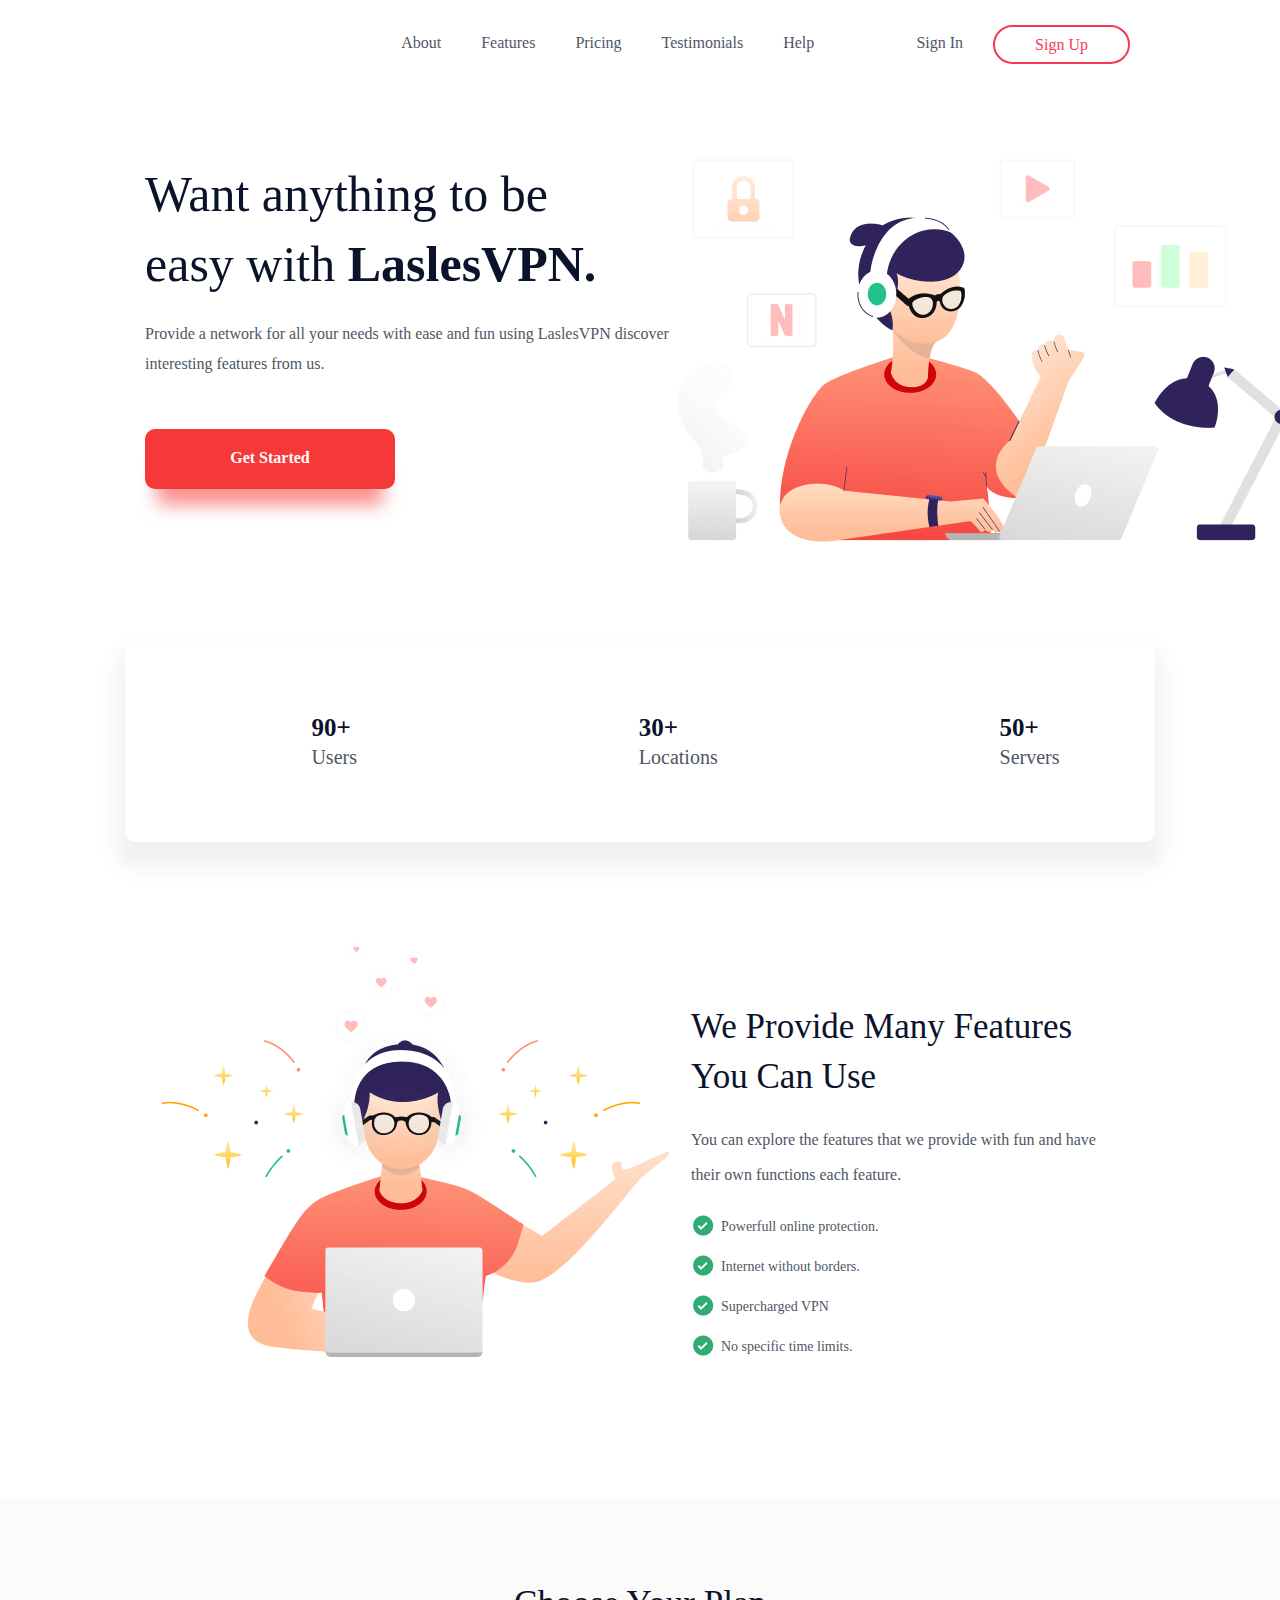
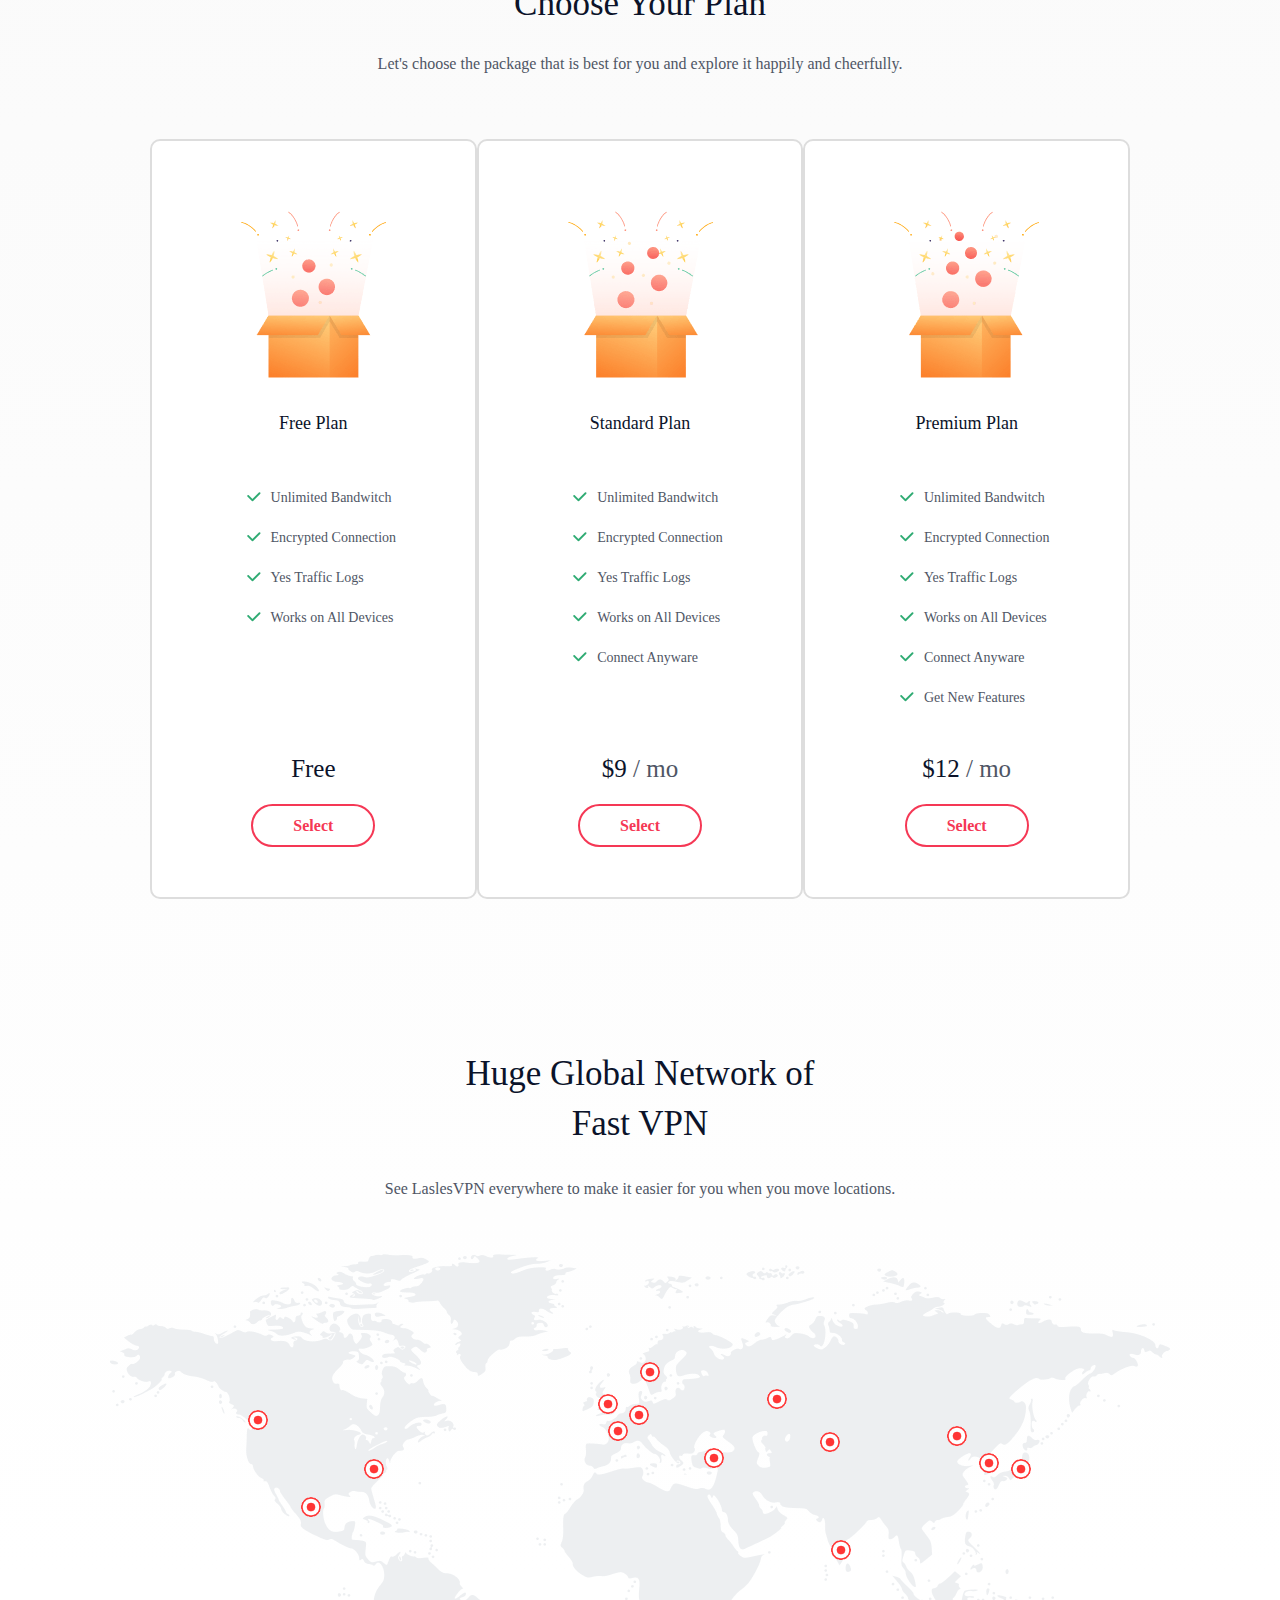
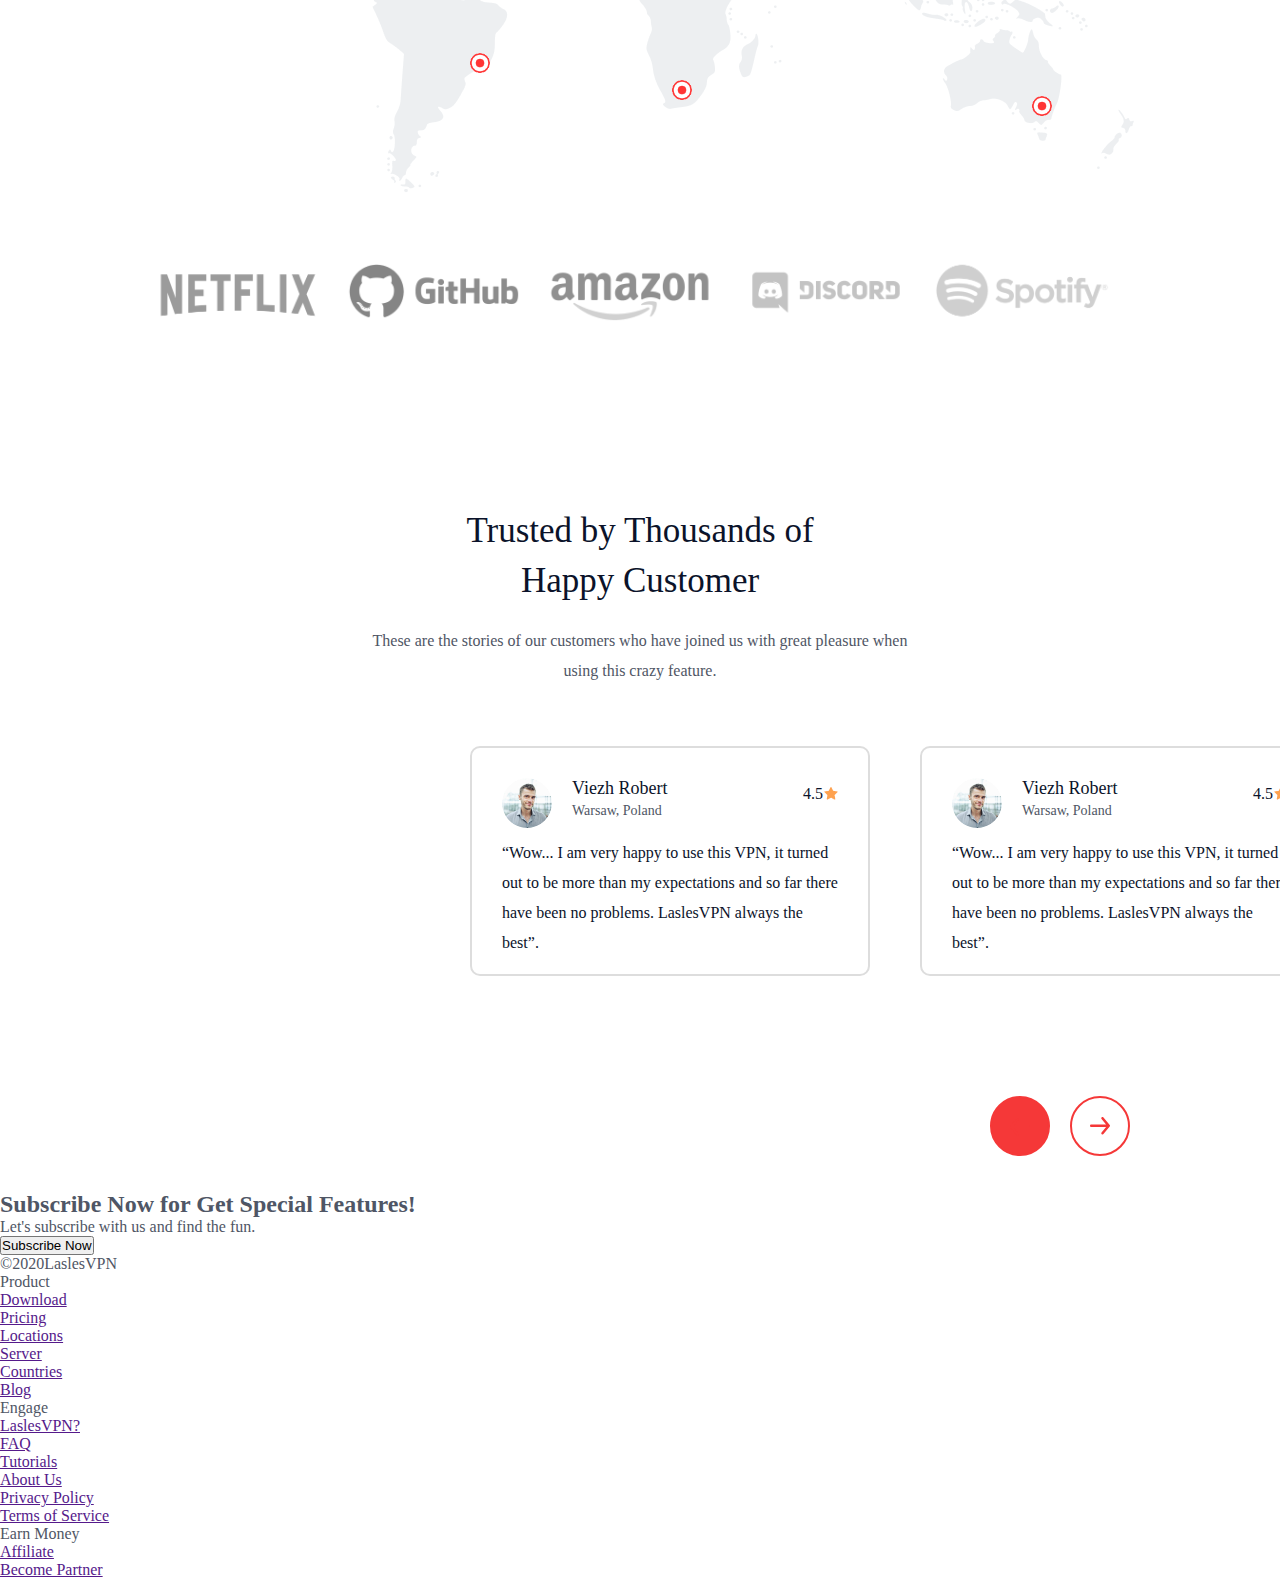
==== commit 7bf21f45: "finished slider" ====
--- a/2 Lasles VPN/index.html
+++ b/2 Lasles VPN/index.html
@@ -152,7 +152,8 @@
           <h2 class="reviews__header rubik-medium">Trusted by Thousands of Happy Customer</h2>
           <div class="reviews__info rubik-regular">These are the stories of our customers who have joined us with great pleasure when using this crazy feature.</div>
           <div class="carousel">
-            <div class="carousel__track"><ul class="carousel-list">
+            <div class="carousel__track">
+              <ul class="carousel-list">
               <li class="carousel-item">
                 <div class="profile ">
                   <div class="profile__info">
@@ -164,6 +165,15 @@
                   <div class="review rubik-regular">“Wow... I am very happy to use this VPN, it turned out to be more than my expectations and so far there have been no problems. LaslesVPN always the best”.</div>
                 </div>
               </li>
+              <li class="carousel-item"><div class="profile ">
+                <div class="profile__info">
+                <div class="profile__pic"></div>
+                <div class="profile__name rubik-medium">Viezh Robert <br>
+                <span class="rubik-regular profile__location">Warsaw, Poland</span></div>
+                <div class="profile__rating rubik-regular">4.5</div>
+              </div>
+                <div class="review rubik-regular">“Wow... I am very happy to use this VPN, it turned out to be more than my expectations and so far there have been no problems. LaslesVPN always the best”.</div>
+              </div></li>
               <li class="carousel-item"><div class="profile ">
                 <div class="profile__info">
                 <div class="profile__pic"></div>
--- a/2 Lasles VPN/style.css
+++ b/2 Lasles VPN/style.css
@@ -29,6 +29,7 @@
 body {
   background-color: #ffffff;
   color: #4f5665;
+  margin: 0 auto;
 }
 
 .rubik-bold {
@@ -683,22 +684,28 @@
 
 .carousel {
   align-self: flex-end;
+
+  margin-left: 40%;
 }
 
 .carousel__track {
+  width: 100vw;
   height: 350px;
+  overflow: hidden;
+}
+
+.carousel-list {
   margin-left: 150px;
-}
-
-.carousel-list {
+  transition: 1.5s;
   display: flex;
   list-style: none;
   width: 1200px;
-  overflow: hidden;
+}
+.carousel-item:first-of-type {
+  margin-left: 25vw;
 }
 
 .carousel-item {
-  cursor: grabbing;
   margin-right: 50px;
   flex-shrink: 0;
 }
@@ -709,6 +716,7 @@
 
 .carousel-btns {
   margin-left: auto;
+  margin-right: 150px;
   width: 140px;
   height: 60px;
 }
@@ -724,6 +732,14 @@
 button:focus {
   outline: none;
 }
+
+button:disabled {
+  background-color: #f53838;
+}
+button svg:disabled {
+  fill: #ffffff;
+}
+
 .prev,
 .next {
   cursor: pointer;
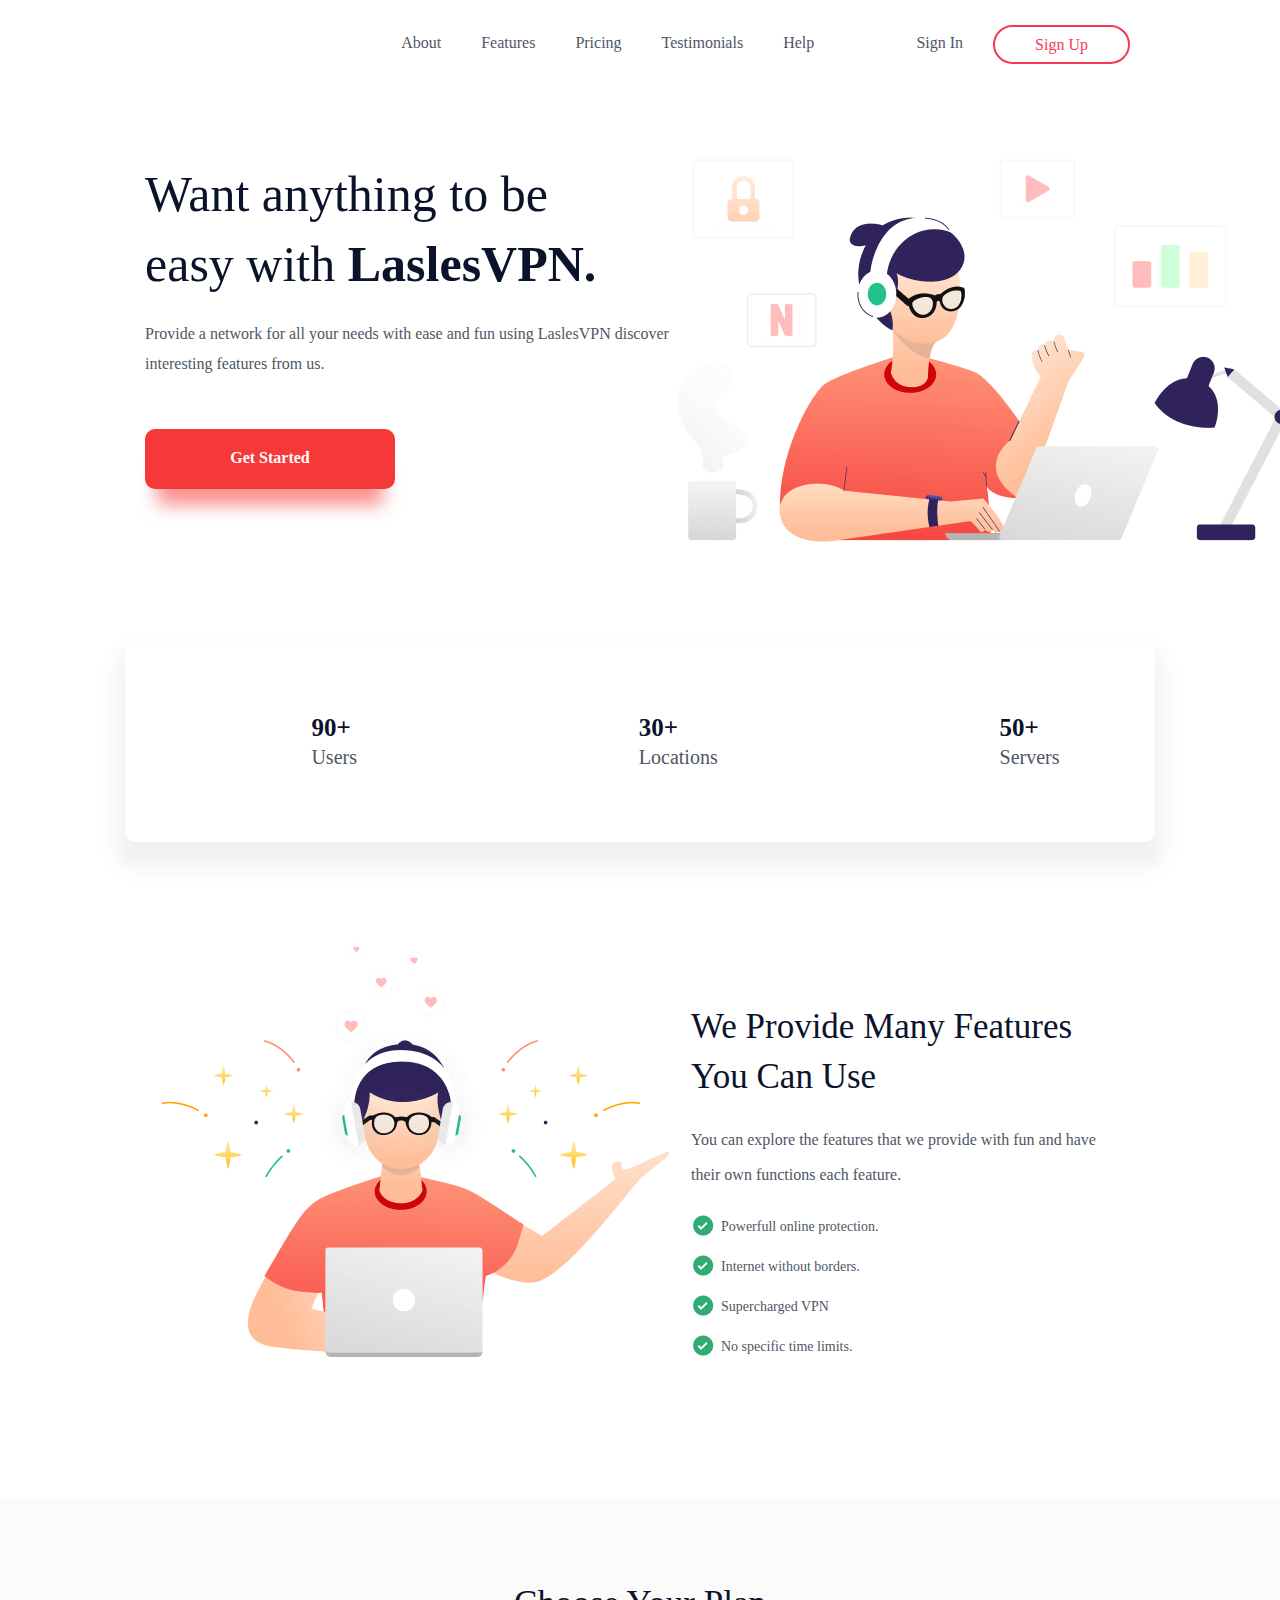
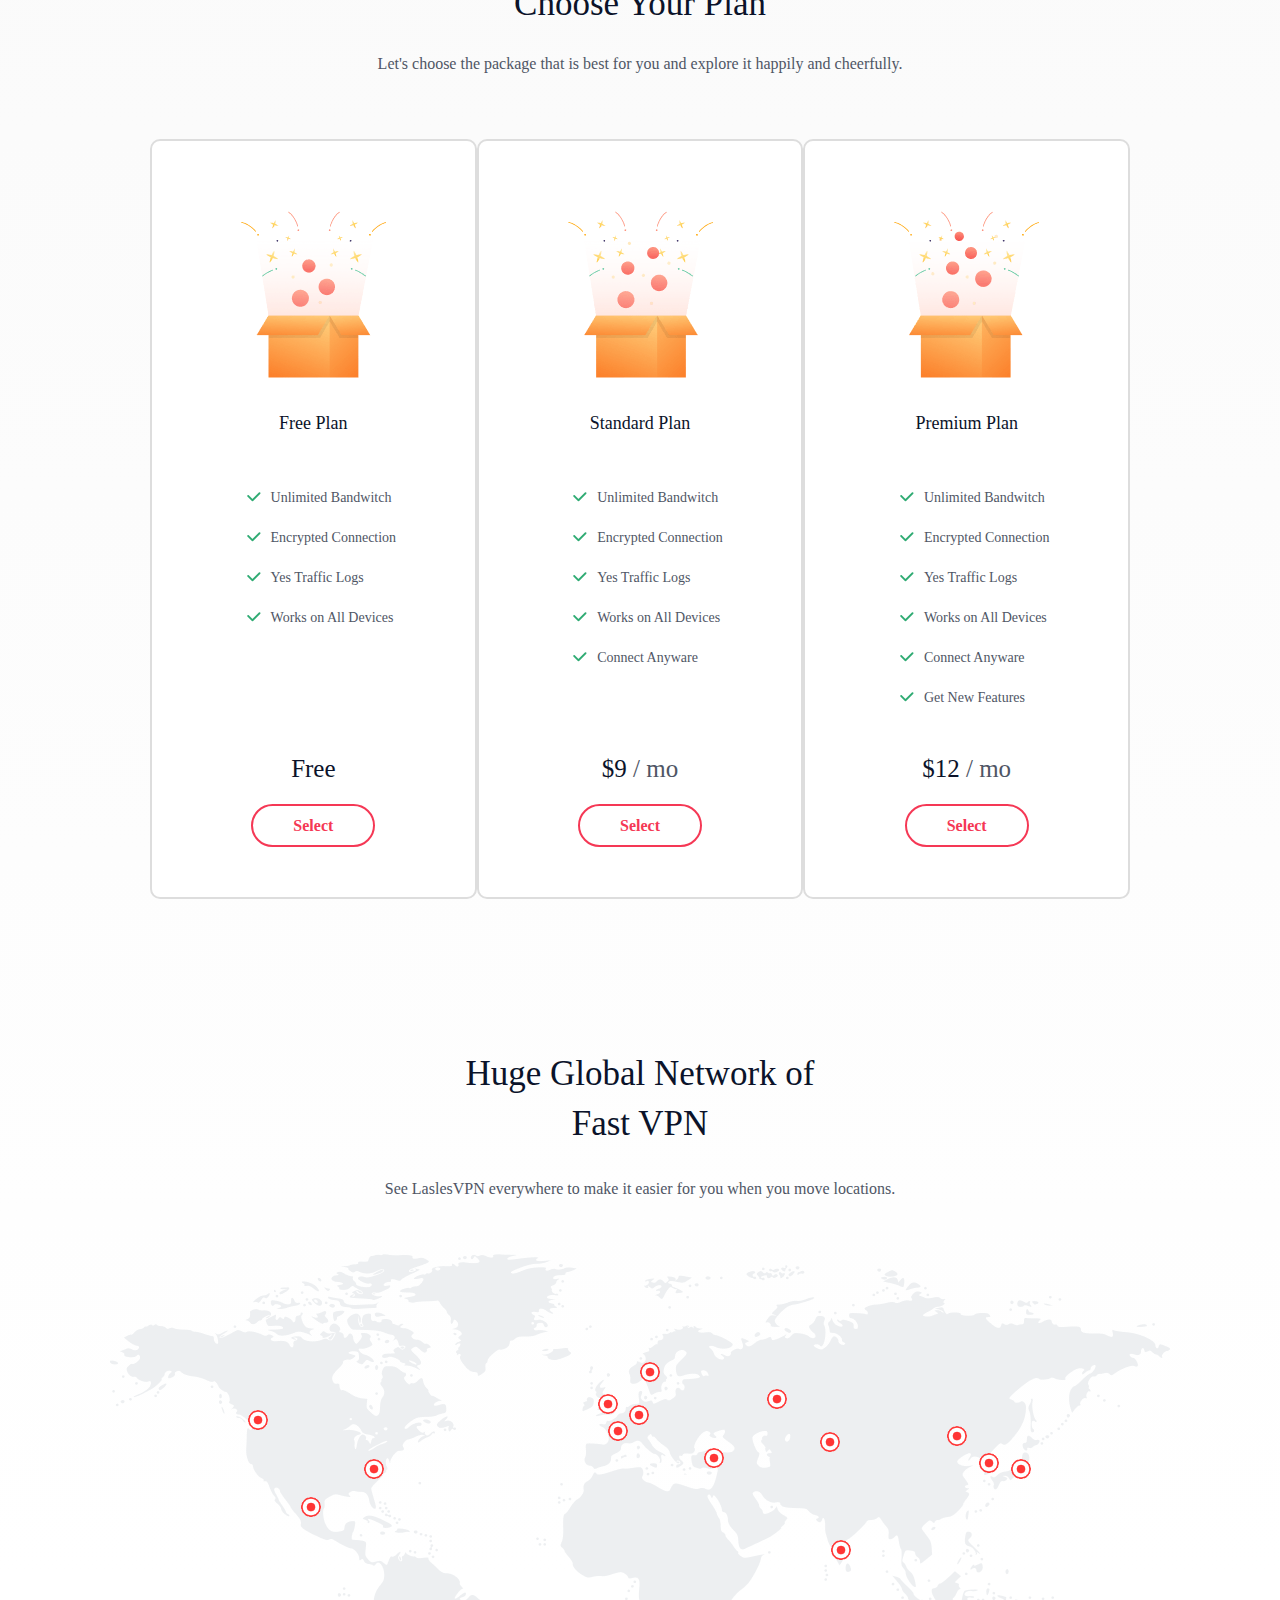
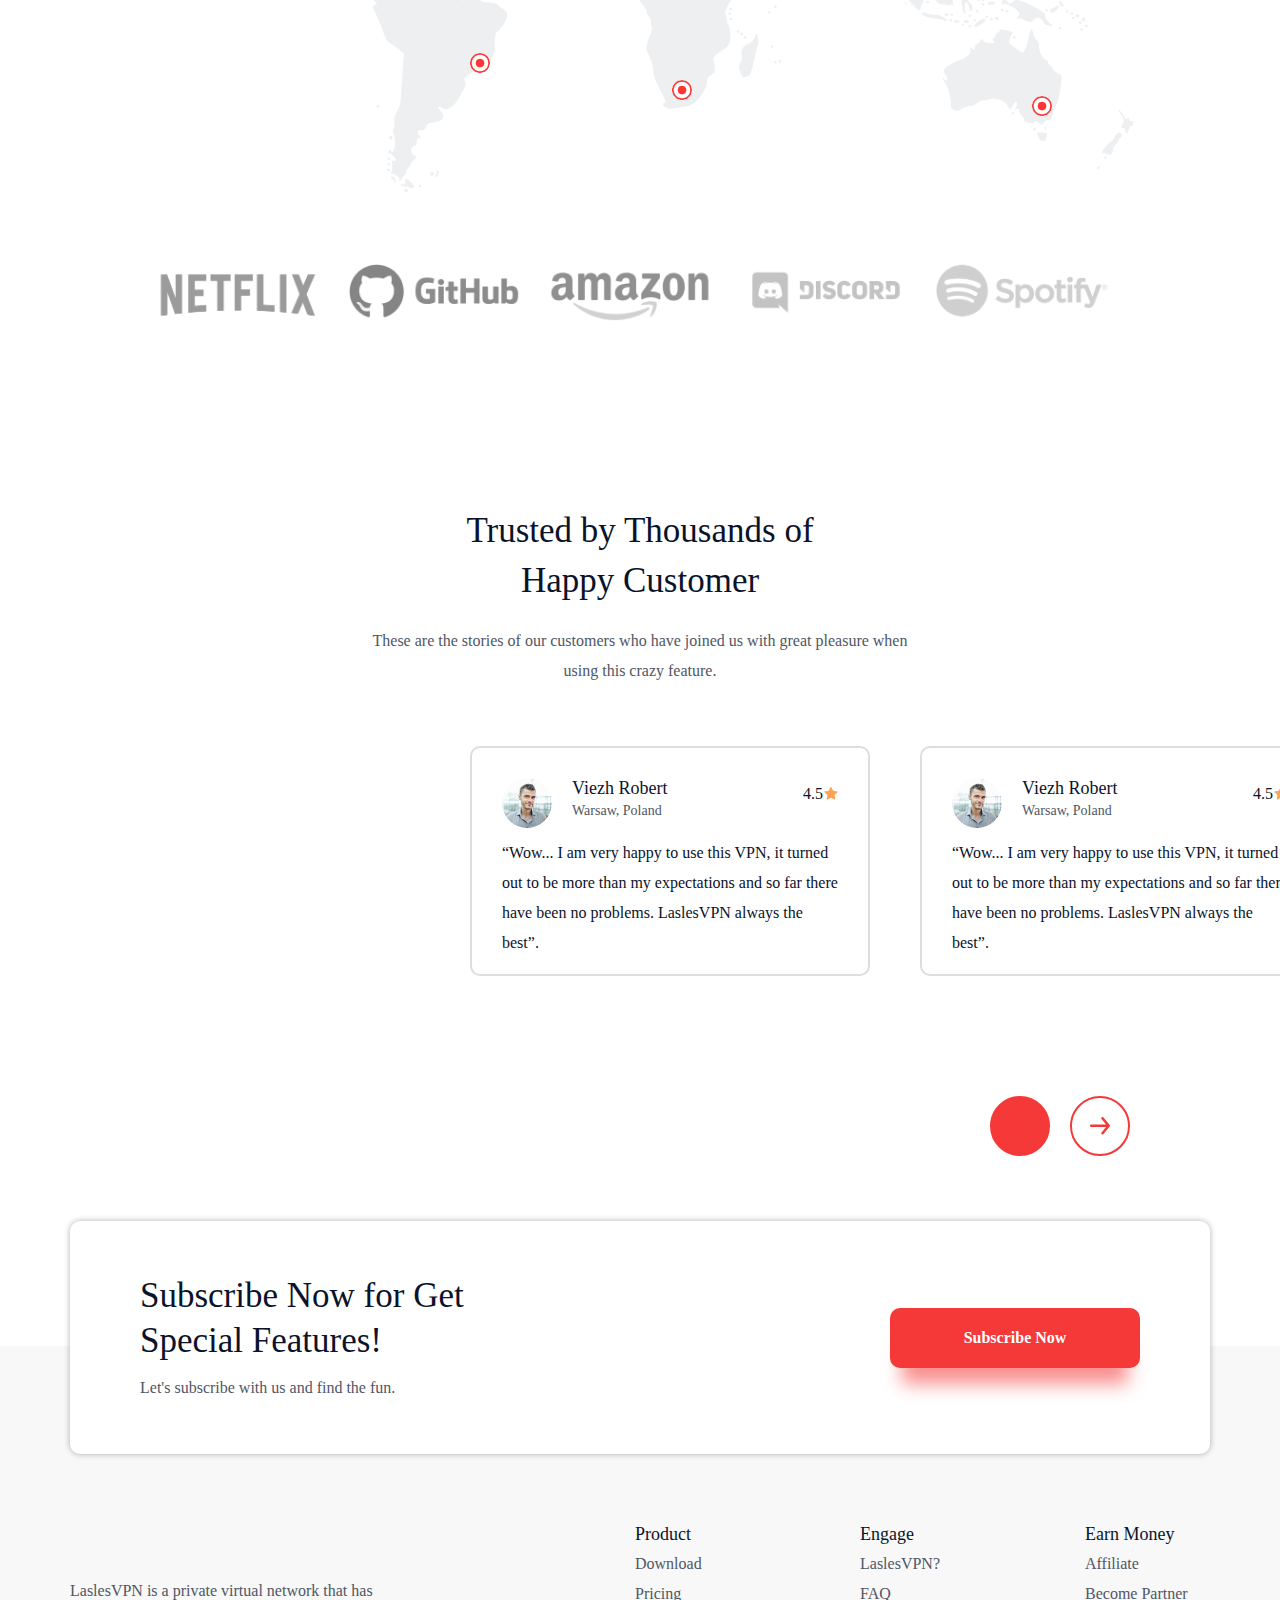
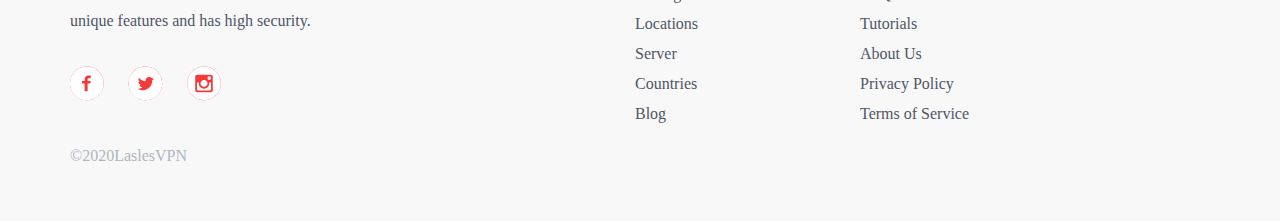
==== commit 6fe92e49: "completed almost all, but map script" ====
--- a/2 Lasles VPN/index.html
+++ b/2 Lasles VPN/index.html
@@ -218,32 +218,49 @@
   <path d="M23.75 14.0028H8.925L13.4625 8.55279C13.6747 8.29751 13.7768 7.96841 13.7463 7.63788C13.7158 7.30735 13.5553 7.00246 13.3 6.79029C13.0447 6.57811 12.7156 6.47604 12.3851 6.50651C12.0546 6.53698 11.7497 6.69752 11.5375 6.95279L5.2875 14.4528C5.24545 14.5124 5.20785 14.5751 5.175 14.6403C5.175 14.7028 5.175 14.7403 5.0875 14.8028C5.03084 14.9461 5.00118 15.0987 5 15.2528C5.00118 15.4069 5.03084 15.5595 5.0875 15.7028C5.0875 15.7653 5.0875 15.8028 5.175 15.8653C5.20785 15.9305 5.24545 15.9931 5.2875 16.0528L11.5375 23.5528C11.655 23.6939 11.8022 23.8074 11.9686 23.8851C12.1349 23.9629 12.3164 24.0031 12.5 24.0028C12.7921 24.0034 13.0751 23.9016 13.3 23.7153C13.4266 23.6103 13.5312 23.4815 13.6079 23.336C13.6846 23.1906 13.7318 23.0315 13.7469 22.8678C13.762 22.704 13.7447 22.5389 13.6959 22.3819C13.6471 22.2249 13.5678 22.0791 13.4625 21.9528L8.925 16.5028H23.75C24.0815 16.5028 24.3995 16.3711 24.6339 16.1367C24.8683 15.9022 25 15.5843 25 15.2528C25 14.9213 24.8683 14.6033 24.6339 14.3689C24.3995 14.1345 24.0815 14.0028 23.75 14.0028Z" fill="#F53838"/>
   </svg></button>
 </div>
-<svg width="30" height="31" viewBox="0 0 30 30" fill="none" xmlns="http://www.w3.org/2000/svg">
-  <path d="M6.25 14.0028H21.075L16.5375 8.55279C16.3253 8.29751 16.2232 7.96841 16.2537 7.63788C16.2842 7.30735 16.4447 7.00246 16.7 6.79029C16.9553 6.57811 17.2844 6.47604 17.6149 6.50651C17.9454 6.53698 18.2503 6.69752 18.4625 6.95279L24.7125 14.4528C24.7545 14.5124 24.7922 14.5751 24.825 14.6403C24.825 14.7028 24.825 14.7403 24.9125 14.8028C24.9692 14.9461 24.9988 15.0987 25 15.2528C24.9988 15.4069 24.9692 15.5595 24.9125 15.7028C24.9125 15.7653 24.9125 15.8028 24.825 15.8653C24.7922 15.9305 24.7545 15.9931 24.7125 16.0528L18.4625 23.5528C18.345 23.6939 18.1978 23.8074 18.0314 23.8851C17.8651 23.9629 17.6836 24.0031 17.5 24.0028C17.2079 24.0034 16.9249 23.9016 16.7 23.7153C16.5734 23.6103 16.4688 23.4815 16.3921 23.336C16.3154 23.1906 16.2682 23.0315 16.2531 22.8678C16.238 22.704 16.2553 22.5389 16.3041 22.3819C16.3529 22.2249 16.4322 22.0791 16.5375 21.9528L21.075 16.5028H6.25C5.91848 16.5028 5.60054 16.3711 5.36612 16.1367C5.13169 15.9022 5 15.5843 5 15.2528C5 14.9213 5.13169 14.6033 5.36612 14.3689C5.60054 14.1345 5.91848 14.0028 6.25 14.0028Z" fill="white"/>
-  </svg>
           </div>
         </div>
+<div class="subscribe-container">
+        <div class="subscribe">
+          <div class="subscribe__info">
+          <h2 class="subscribe__header  rubik-medium">Subscribe Now for Get Special Features!</h2>
+          <div class="subscribe__text rubik-regular">Let's subscribe with us and find the fun.</div>
+        </div>
+          <button class="subcribe-btn rubik-bold">Subscribe Now</button>
+        </div>
+      </div>
 
-        <div class="subscribe">
-          <h2 class="subscribe__header">Subscribe Now for Get Special Features!</h2>
-          <div class="subscribe__text">Let's subscribe with us and find the fun.</div>
-          <button class="subcribe-btn">Subscribe Now</button>
-        </div>
-   
+      <div class="footer-container">
     <footer class="footer">
       <div class="footer-soc">
-        <div class="footer-logo"></div>
-        <div class="footer-descr"></div>
+        <div class="logo-wrap footer__logo"><a href="" class="logo">
+          </a></div>
+        <div class="footer-descr rubik-regular"><span class="rubik-medium">LaslesVPN</span> is a private virtual network that has unique features and has high security.</div>
         <div class="footer-soc__btns">
-          <a href="" class="footer-soc__btn"></a>
-          <a href="" class="footer-soc__btn"></a>
-          <a href="" class="footer-soc__btn"></a>
+          <a href="" class="footer-soc__btn">
+            <svg width="34" height="35" viewBox="0 0 34 35" fill="none" xmlns="http://www.w3.org/2000/svg">
+              <circle cx="16.8001" cy="17.3805" r="16.7999" fill="#F53838"/>
+              <path d="M16.8 0.580566C7.5215 0.580566 0 8.10207 0 17.3806C0 26.6591 7.5215 34.1806 16.8 34.1806C26.0785 34.1806 33.6 26.6591 33.6 17.3806C33.6 8.10207 26.0785 0.580566 16.8 0.580566ZM20.7795 12.1901H18.2543C17.955 12.1901 17.6225 12.5838 17.6225 13.1071V14.9306H20.7813L20.3035 17.5311H17.6225V25.3378H14.6423V17.5311H11.9385V14.9306H14.6423V13.4011C14.6423 11.2066 16.1648 9.42332 18.2543 9.42332H20.7795V12.1901Z" fill="white"/>
+              </svg>
+          </a>
+          <a href="" class="footer-soc__btn">
+            <svg width="35" height="35" viewBox="0 0 35 35" fill="none" xmlns="http://www.w3.org/2000/svg">
+            <circle cx="17.4" cy="17.3805" r="16.7999" fill="#F53838"/>
+            <path d="M17.4 0.580566C8.12148 0.580566 0.599976 8.10207 0.599976 17.3806C0.599976 26.6591 8.12148 34.1806 17.4 34.1806C26.6785 34.1806 34.2 26.6591 34.2 17.3806C34.2 8.10207 26.6785 0.580566 17.4 0.580566ZM24.2337 14.3426C24.2407 14.4861 24.2425 14.6296 24.2425 14.7696C24.2425 19.1446 20.9157 24.1863 14.8292 24.1863C13.0307 24.1893 11.2697 23.6728 9.75773 22.6988C10.015 22.7303 10.2792 22.7426 10.547 22.7426C12.0975 22.7426 13.5237 22.2158 14.656 21.3268C13.966 21.3133 13.2974 21.0848 12.7434 20.6732C12.1894 20.2617 11.7777 19.6875 11.5655 19.0308C12.061 19.125 12.5715 19.1053 13.0582 18.9731C12.3093 18.8216 11.6358 18.4158 11.152 17.8245C10.6681 17.2331 10.4037 16.4926 10.4035 15.7286V15.6883C10.8497 15.9351 11.3607 16.0856 11.9032 16.1031C11.2011 15.6357 10.7041 14.9177 10.5138 14.0961C10.3235 13.2744 10.4543 12.411 10.8795 11.6826C11.7106 12.7046 12.7472 13.5406 13.922 14.1366C15.0968 14.7326 16.3836 15.0752 17.6992 15.1423C17.532 14.4324 17.604 13.687 17.904 13.0222C18.204 12.3574 18.7153 11.8103 19.3584 11.466C20.0014 11.1218 20.7402 10.9996 21.4598 11.1185C22.1794 11.2374 22.8396 11.5907 23.3377 12.1236C24.0783 11.9771 24.7884 11.7054 25.4377 11.3203C25.1909 12.0871 24.6742 12.7381 23.9835 13.1526C24.6395 13.0736 25.28 12.8972 25.884 12.6293C25.4403 13.2941 24.8815 13.8743 24.2337 14.3426V14.3426Z" fill="white"/>
+            </svg>
+            </a>
+          <a href="" class="footer-soc__btn">
+            <svg width="34" height="35" viewBox="0 0 34 35" fill="none" xmlns="http://www.w3.org/2000/svg">
+            <circle cx="17" cy="17.3805" r="16.7999" fill="#F53838"/>
+            <path d="M22.25 17.3806C22.25 18.773 21.6968 20.1083 20.7123 21.0929C19.7277 22.0774 18.3923 22.6306 17 22.6306C15.6076 22.6306 14.2722 22.0774 13.2876 21.0929C12.3031 20.1083 11.75 18.773 11.75 17.3806C11.75 17.0813 11.7815 16.7891 11.8357 16.5056H9.99995V23.5003C9.99995 23.9868 10.3937 24.3806 10.8802 24.3806H23.1215C23.3546 24.3801 23.5781 24.2872 23.7428 24.1221C23.9075 23.9571 24 23.7335 24 23.5003V16.5056H22.1642C22.2185 16.7891 22.25 17.0813 22.25 17.3806ZM17 20.8806C17.4597 20.8805 17.9149 20.7898 18.3396 20.6137C18.7643 20.4377 19.1502 20.1797 19.4752 19.8546C19.8002 19.5294 20.058 19.1434 20.2338 18.7186C20.4096 18.2938 20.5001 17.8386 20.5 17.3788C20.4998 16.9191 20.4092 16.4639 20.2331 16.0392C20.0571 15.6145 19.7991 15.2286 19.474 14.9036C19.1488 14.5786 18.7628 14.3208 18.338 14.145C17.9132 13.9691 17.4579 13.8787 16.9982 13.8788C16.0697 13.8791 15.1793 14.2481 14.523 14.9048C13.8666 15.5615 13.498 16.4521 13.4982 17.3806C13.4984 18.3091 13.8675 19.1994 14.5242 19.8558C15.1809 20.5122 16.0715 20.8808 17 20.8806ZM21.2 13.7056H23.2982C23.4376 13.7056 23.5713 13.6503 23.6701 13.5519C23.7688 13.4535 23.8245 13.32 23.825 13.1806V11.0823C23.825 10.9426 23.7695 10.8086 23.6707 10.7098C23.5719 10.6111 23.4379 10.5556 23.2982 10.5556H21.2C21.0603 10.5556 20.9263 10.6111 20.8275 10.7098C20.7287 10.8086 20.6732 10.9426 20.6732 11.0823V13.1806C20.675 13.4693 20.9112 13.7056 21.2 13.7056ZM17 0.580566C12.5443 0.580566 8.27117 2.35056 5.12056 5.50117C1.96995 8.65178 0.199951 12.9249 0.199951 17.3806C0.199951 21.8362 1.96995 26.1094 5.12056 29.26C8.27117 32.4106 12.5443 34.1806 17 34.1806C19.2062 34.1806 21.3908 33.746 23.429 32.9017C25.4673 32.0575 27.3193 30.82 28.8794 29.26C30.4394 27.6999 31.6769 25.8479 32.5211 23.8097C33.3654 21.7714 33.8 19.5868 33.8 17.3806C33.8 15.1744 33.3654 12.9898 32.5211 10.9515C31.6769 8.91322 30.4394 7.0612 28.8794 5.50117C27.3193 3.94115 25.4673 2.70367 23.429 1.85939C21.3908 1.01511 19.2062 0.580566 17 0.580566ZM25.75 24.1863C25.75 25.2556 24.875 26.1306 23.8057 26.1306H10.1942C9.12495 26.1306 8.24995 25.2556 8.24995 24.1863V10.5748C8.24995 9.50557 9.12495 8.63057 10.1942 8.63057H23.8057C24.875 8.63057 25.75 9.50557 25.75 10.5748V24.1863Z" fill="white"/>
+            </svg>
+            </a>
         </div>  
-        <div class="logo-trade-mark">©2020LaslesVPN</div>
+        <div class="logo-trademark rubik-regular">©2020LaslesVPN</div>
       </div>
       <div class="footer__links">
-        <ul class="link-list">
-          <li class="link-item"><div class="link-item__header">Product</div></li>
+        <ul class="link-list rubik-regular">
+          <li class="link-item"><div class="link-item__header rubik-medium">Product</div></li>
           <li class="link-item"><a href="" class="footer-link">Download</a></li>
           <li class="link-item"><a href="" class="footer-link">Pricing</a></li>
           <li class="link-item"><a href="" class="footer-link">Locations</a></li>
@@ -251,8 +268,8 @@
           <li class="link-item"><a href="" class="footer-link">Countries</a></li>
           <li class="link-item"><a href="" class="footer-link">Blog</a></li>
         </ul>
-        <ul class="link-list">
-          <li class="link-item"><div class="link-item__header">Engage</div></li>
+        <ul class="link-list rubik-regular">
+          <li class="link-item"><div class="link-item__header rubik-medium">Engage</div></li>
           <li class="link-item"><a href="" class="footer-link">LaslesVPN?</a></li>
           <li class="link-item"><a href="" class="footer-link">FAQ</a></li>
           <li class="link-item"><a href="" class="footer-link">Tutorials</a></li>
@@ -260,12 +277,13 @@
           <li class="link-item"><a href="" class="footer-link">Privacy Policy</a></li>
           <li class="link-item"><a href="" class="footer-link">Terms of Service</a></li>
         </ul>
-        <ul class="link-list">
-          <li class="link-item"><div class="link-item__header">Earn Money</div></li>
+        <ul class="link-list rubik-regular">
+          <li class="link-item"><div class="link-item__header rubik-medium">Earn Money</div></li>
           <li class="link-item"><a href="" class="footer-link">Affiliate</a></li>
           <li class="link-item"><a href="" class="footer-link">Become Partner</a></li>
         </ul>
       </div>
     </footer>
+  </div>
   </body>
 </html>
--- a/2 Lasles VPN/style.css
+++ b/2 Lasles VPN/style.css
@@ -719,6 +719,7 @@
   margin-right: 150px;
   width: 140px;
   height: 60px;
+  margin-bottom: 65px;
 }
 
 .prev {
@@ -750,3 +751,127 @@
   background-color: #ffffff;
   border: 2px solid #f53838;
 }
+
+.subscribe-container {
+  background: linear-gradient(
+    180deg,
+    rgba(255, 255, 255, 1) 42%,
+    rgba(248, 248, 248, 1) 42%
+  );
+  padding-bottom: 65px;
+}
+
+.subscribe {
+  height: 233px;
+  margin: 0 auto;
+  display: flex;
+  justify-content: space-between;
+  align-items: center;
+  width: 1140px;
+  background: #ffffff;
+  border-radius: 10px;
+  box-shadow: 0px 0px 6px 0px rgba(0, 0, 0, 0.3);
+  padding: 0 70px;
+}
+.subscribe__header {
+  max-width: 370px;
+  font-size: 35px;
+  line-height: 45px;
+  color: #0b132a;
+}
+
+.subscribe__text {
+  margin-top: 10px;
+  font-size: 16px;
+  line-height: 30px;
+  color: #4f5665;
+}
+
+.subcribe-btn {
+  cursor: pointer;
+  border: none;
+  outline: none;
+  width: 250px;
+  height: 60px;
+  background: #f53838;
+  box-shadow: 0px 28px 18px -12px rgba(245, 56, 56, 0.56);
+  border-radius: 10px;
+  color: #ffffff;
+  font-size: 16px;
+}
+.subcribe-btn:active {
+  transform: translateY(1px);
+}
+
+.footer-container {
+  background: #f8f8f8;
+}
+
+.footer {
+  margin: 0 auto;
+  padding-bottom: 50px;
+  max-width: 1140px;
+  display: flex;
+  justify-content: space-between;
+}
+
+.footer-soc {
+  width: 340px;
+  font-size: 16px;
+  line-height: 30px;
+  color: #4f5665;
+}
+
+.footer__logo {
+  margin-bottom: 20px;
+}
+
+.footer-descr {
+  margin-bottom: 30px;
+}
+
+.footer-soc__btn {
+  margin-right: 20px;
+  text-decoration: none;
+}
+
+.footer-soc__btn:last-of-type {
+  margin-right: 0;
+}
+
+.footer-soc__btns {
+  margin-bottom: 30px;
+}
+
+.logo-trademark {
+  font-size: 16px;
+  line-height: 30px;
+  color: #afb5c0;
+}
+
+.footer__links {
+  display: flex;
+}
+
+.link-list {
+  width: 125px;
+  list-style: none;
+  margin-right: 100px;
+}
+
+.link-list:last-of-type {
+  margin-right: 0;
+}
+
+.link-item__header {
+  font-size: 18px;
+  line-height: 30px;
+  color: #0b132a;
+}
+
+.footer-link {
+  font-size: 16px;
+  line-height: 30px;
+  color: #4f5665;
+  text-decoration: none;
+}
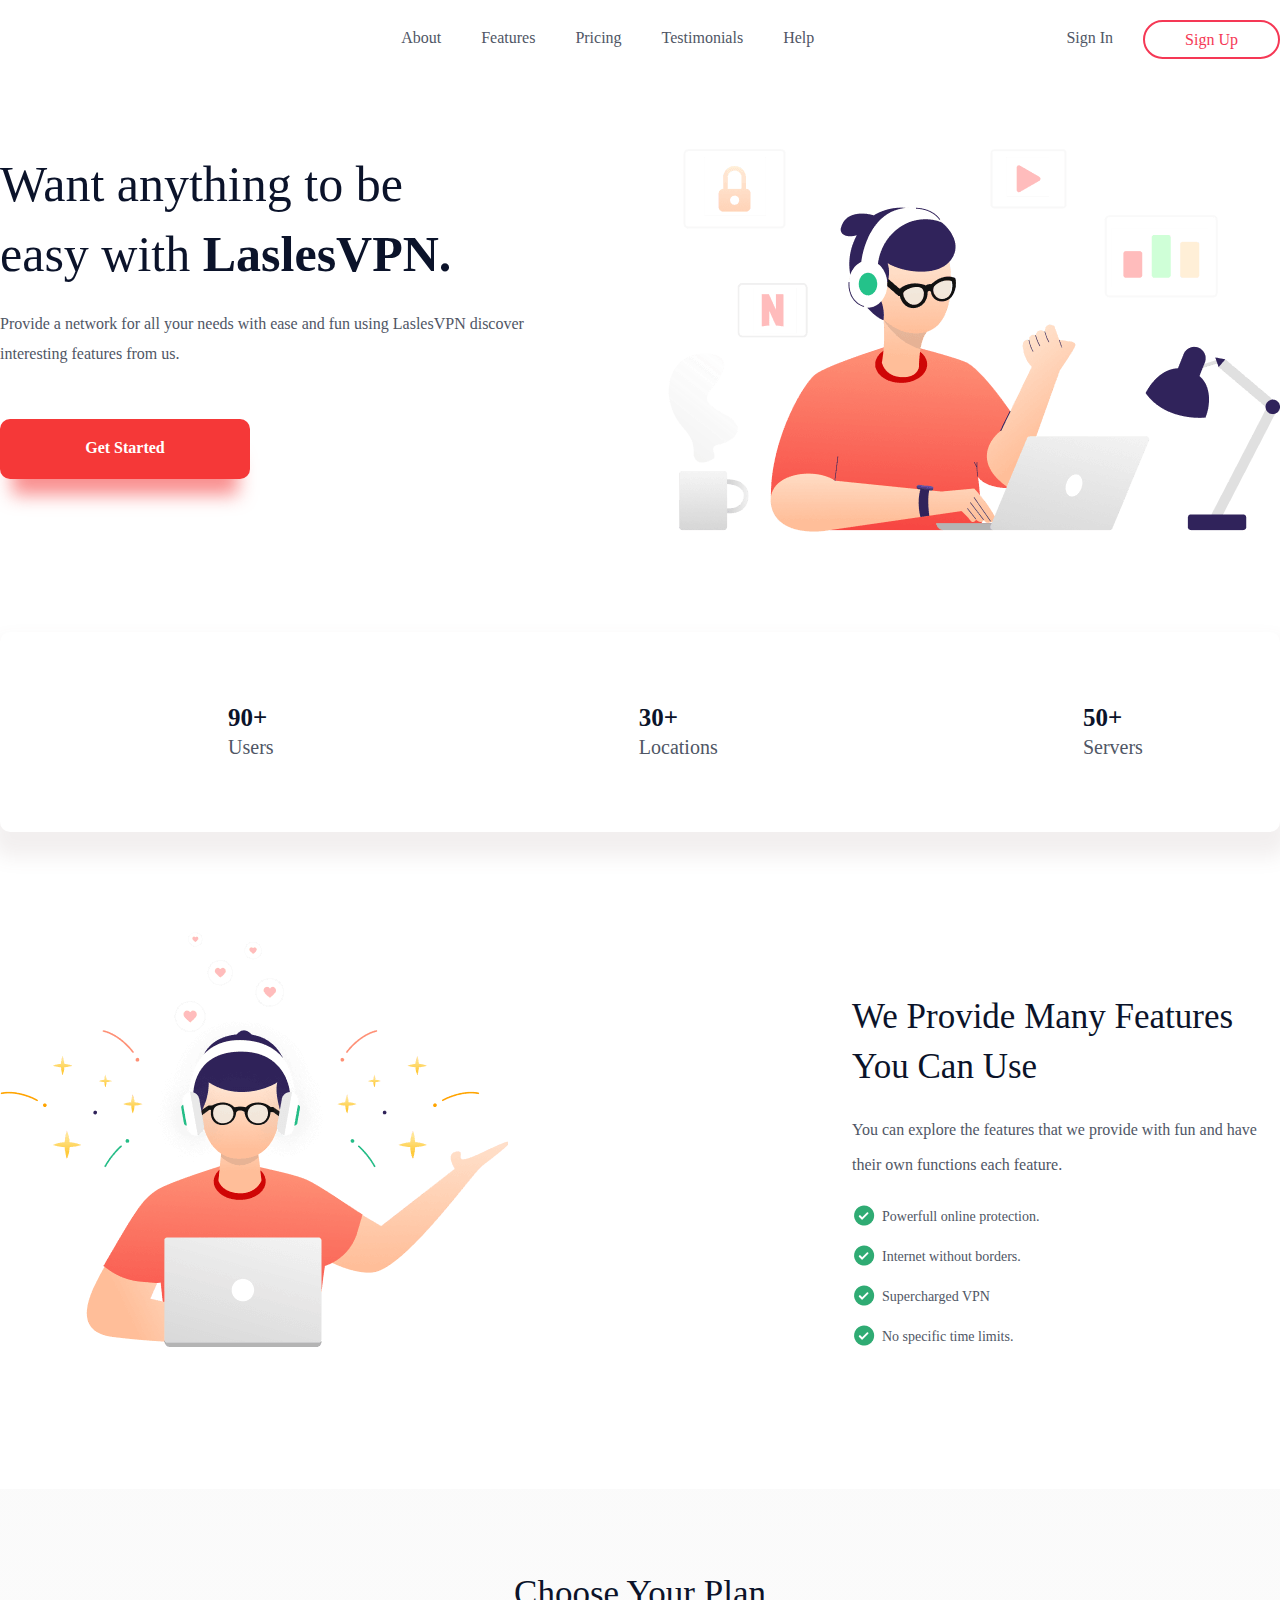
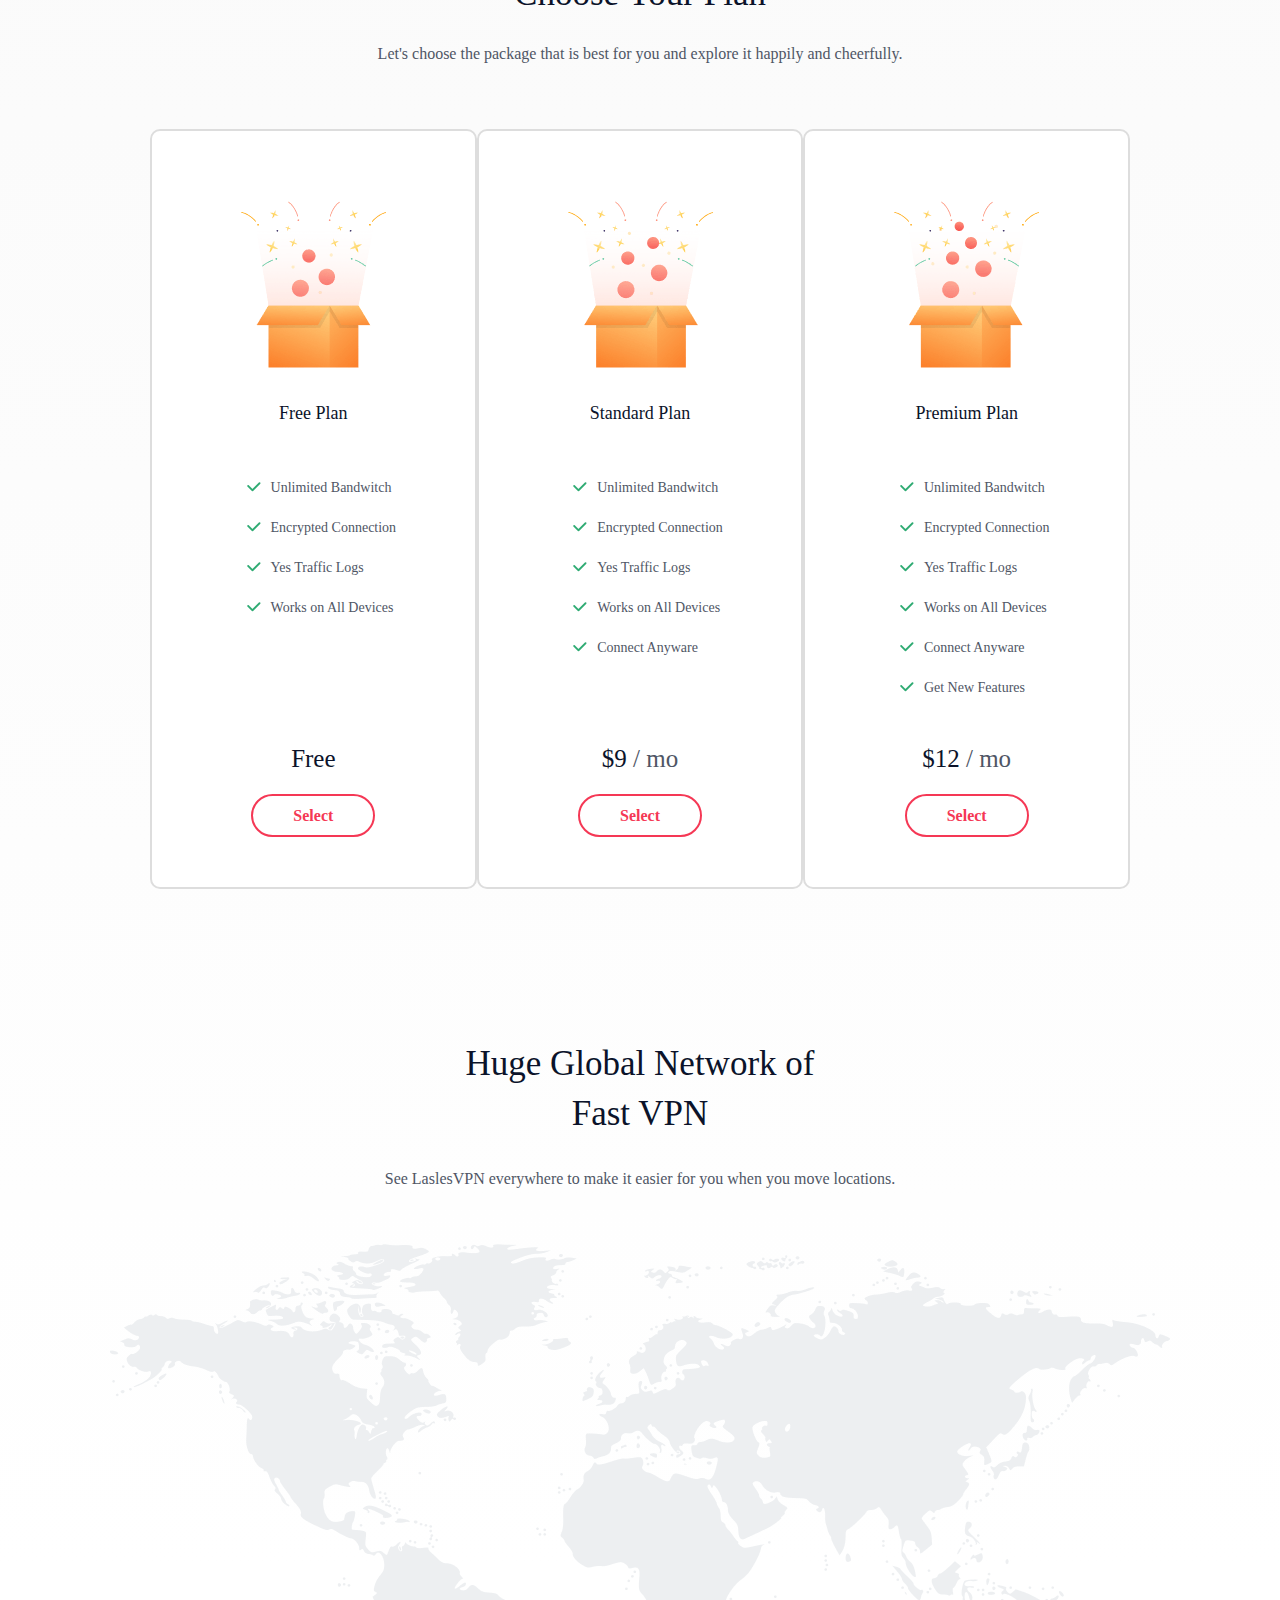
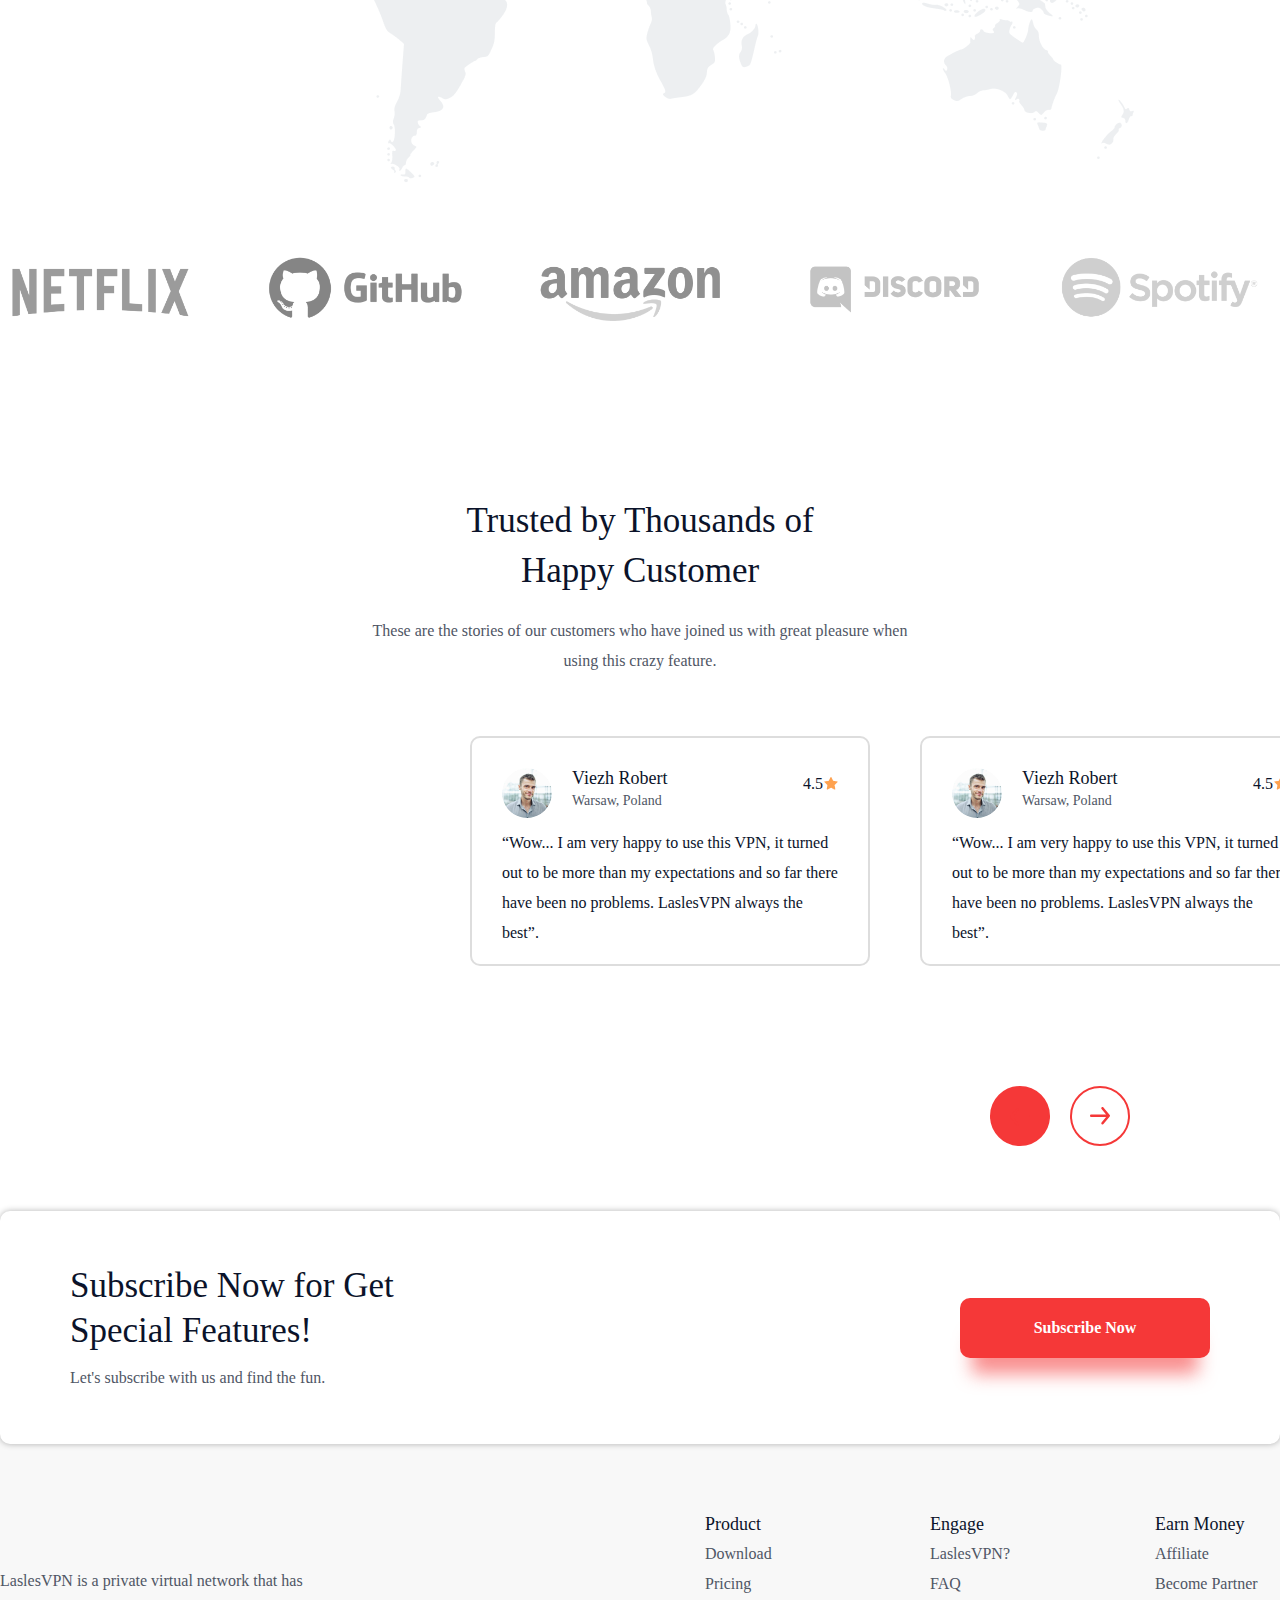
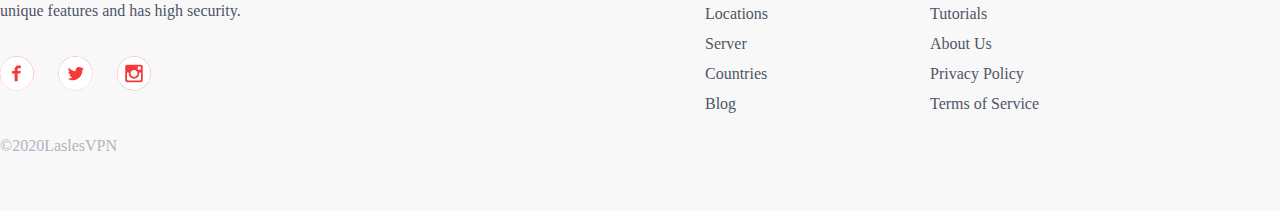
==== commit 4d018551: "almost all done exclude mobile and tablet version" ====
--- a/2 Lasles VPN/index.html
+++ b/2 Lasles VPN/index.html
@@ -8,6 +8,7 @@
   </head>
   <script defer src="script.js"></script>
   <body>
+    <div class="header-container">
     <header class="header">
       <div class="logo-wrap"><a href="" class="logo"></a></div>
       <ul class="menu">
@@ -22,6 +23,7 @@
         <div class="sign-up">Sign Up</div>
       </div>
     </header>
+  </div>
     <section class="main-banner">
       <div class="greeting">
         <div class="greeting__info rubik-regular">
@@ -116,7 +118,7 @@
         <div class="world">
           <h2 class="world__header rubik-medium">Huge Global Network of Fast VPN</h2>
           <div class="world__text rubik-regular">See <span class="rubik-medium">LaslesVPN</span> everywhere to make it easier for you when you move locations.</div>
-          <div class="world__map">
+          <div class="map">
             <div class="map-point russia"></div>
             <div class="map-point korea"></div>
             <div class="map-point japan"></div>
--- a/2 Lasles VPN/style.css
+++ b/2 Lasles VPN/style.css
@@ -2,6 +2,10 @@
   padding: 0;
   margin: 0;
   box-sizing: border-box;
+}
+
+html {
+  scroll-behavior: smooth;
 }
 
 @font-face {
@@ -29,7 +33,6 @@
 body {
   background-color: #ffffff;
   color: #4f5665;
-  margin: 0 auto;
 }
 
 .rubik-bold {
@@ -51,13 +54,23 @@
   font-weight: 400;
 }
 
+.header-container {
+  background-color: #ffffff;
+  position: sticky;
+  top: 0;
+  z-index: 99999;
+}
+
 .header {
-  position: sticky;
+  margin: 0 auto;
   display: flex;
   justify-content: space-between;
-  padding: 25px 150px;
+  padding: 20px 0;
+  min-height: 40px;
+  max-width: 1280px;
   line-height: 35px;
   white-space: nowrap;
+  transition: 0.5s;
 }
 
 .logo-wrap {
@@ -78,7 +91,7 @@
 
 .menu-item {
   padding-right: 40px;
-  transition: 0.2s;
+  transition: all 0.2s ease-in-out;
 }
 
 .menu-link {
@@ -129,9 +142,9 @@
 }
 
 .greeting {
+  margin: 0 auto;
   margin-top: 70px;
-  margin-left: 145px;
-  max-width: 1600px;
+  max-width: 1280px;
   display: flex;
   justify-content: space-between;
   margin-bottom: 100px;
@@ -181,7 +194,8 @@
 }
 
 .amount {
-  margin: 0 125px;
+  margin: 0 auto;
+  max-width: 1280px;
   height: 200px;
   border-radius: 10px;
   box-shadow: 0px 17px 19px 8px rgba(129, 94, 94, 0.1);
@@ -230,11 +244,12 @@
 }
 
 .features {
-  margin: 0 150px;
+  margin: 0 auto;
   margin-top: 100px;
   margin-bottom: 132px;
-  display: flex;
-  justify-content: space-around;
+  max-width: 1280px;
+  display: flex;
+  justify-content: space-between;
 }
 
 .features__pic {
@@ -296,6 +311,8 @@
 }
 
 .plan {
+  margin: 0 auto;
+  max-width: 1280px;
   padding-top: 80px;
   margin-bottom: 150px;
 }
@@ -436,6 +453,8 @@
 }
 
 .world {
+  margin: 0 auto;
+  max-width: 1280px;
   display: flex;
   flex-direction: column;
   align-items: center;
@@ -458,20 +477,22 @@
   margin-bottom: 50px;
 }
 
-.world__map {
+.map {
   width: 1060px;
   height: 539px;
   position: relative;
   background-image: url(./img/map.png);
+  background-size: contain;
 }
 
 .map-point {
-  background-image: url(./img/Icon/map-point.png);
+  background-image: url(./img/Icon/map-point.svg);
   background-repeat: no-repeat;
   width: 20px;
   height: 20px;
   background-size: cover;
   position: absolute;
+  transition: 1s;
 }
 
 .russia {
@@ -560,11 +581,13 @@
 }
 
 .companies {
+  margin: 0 auto;
+  max-width: 1280px;
   margin-bottom: 150px;
 }
 
 .companies-list {
-  margin: 0 150px;
+  margin: 0 auto;
   list-style: none;
   display: flex;
   justify-content: space-between;
@@ -764,10 +787,10 @@
 .subscribe {
   height: 233px;
   margin: 0 auto;
+  max-width: 1280px;
   display: flex;
   justify-content: space-between;
   align-items: center;
-  width: 1140px;
   background: #ffffff;
   border-radius: 10px;
   box-shadow: 0px 0px 6px 0px rgba(0, 0, 0, 0.3);
@@ -808,9 +831,9 @@
 }
 
 .footer {
-  margin: 0 auto;
   padding-bottom: 50px;
-  max-width: 1140px;
+  margin: 0 auto;
+  max-width: 1280px;
   display: flex;
   justify-content: space-between;
 }
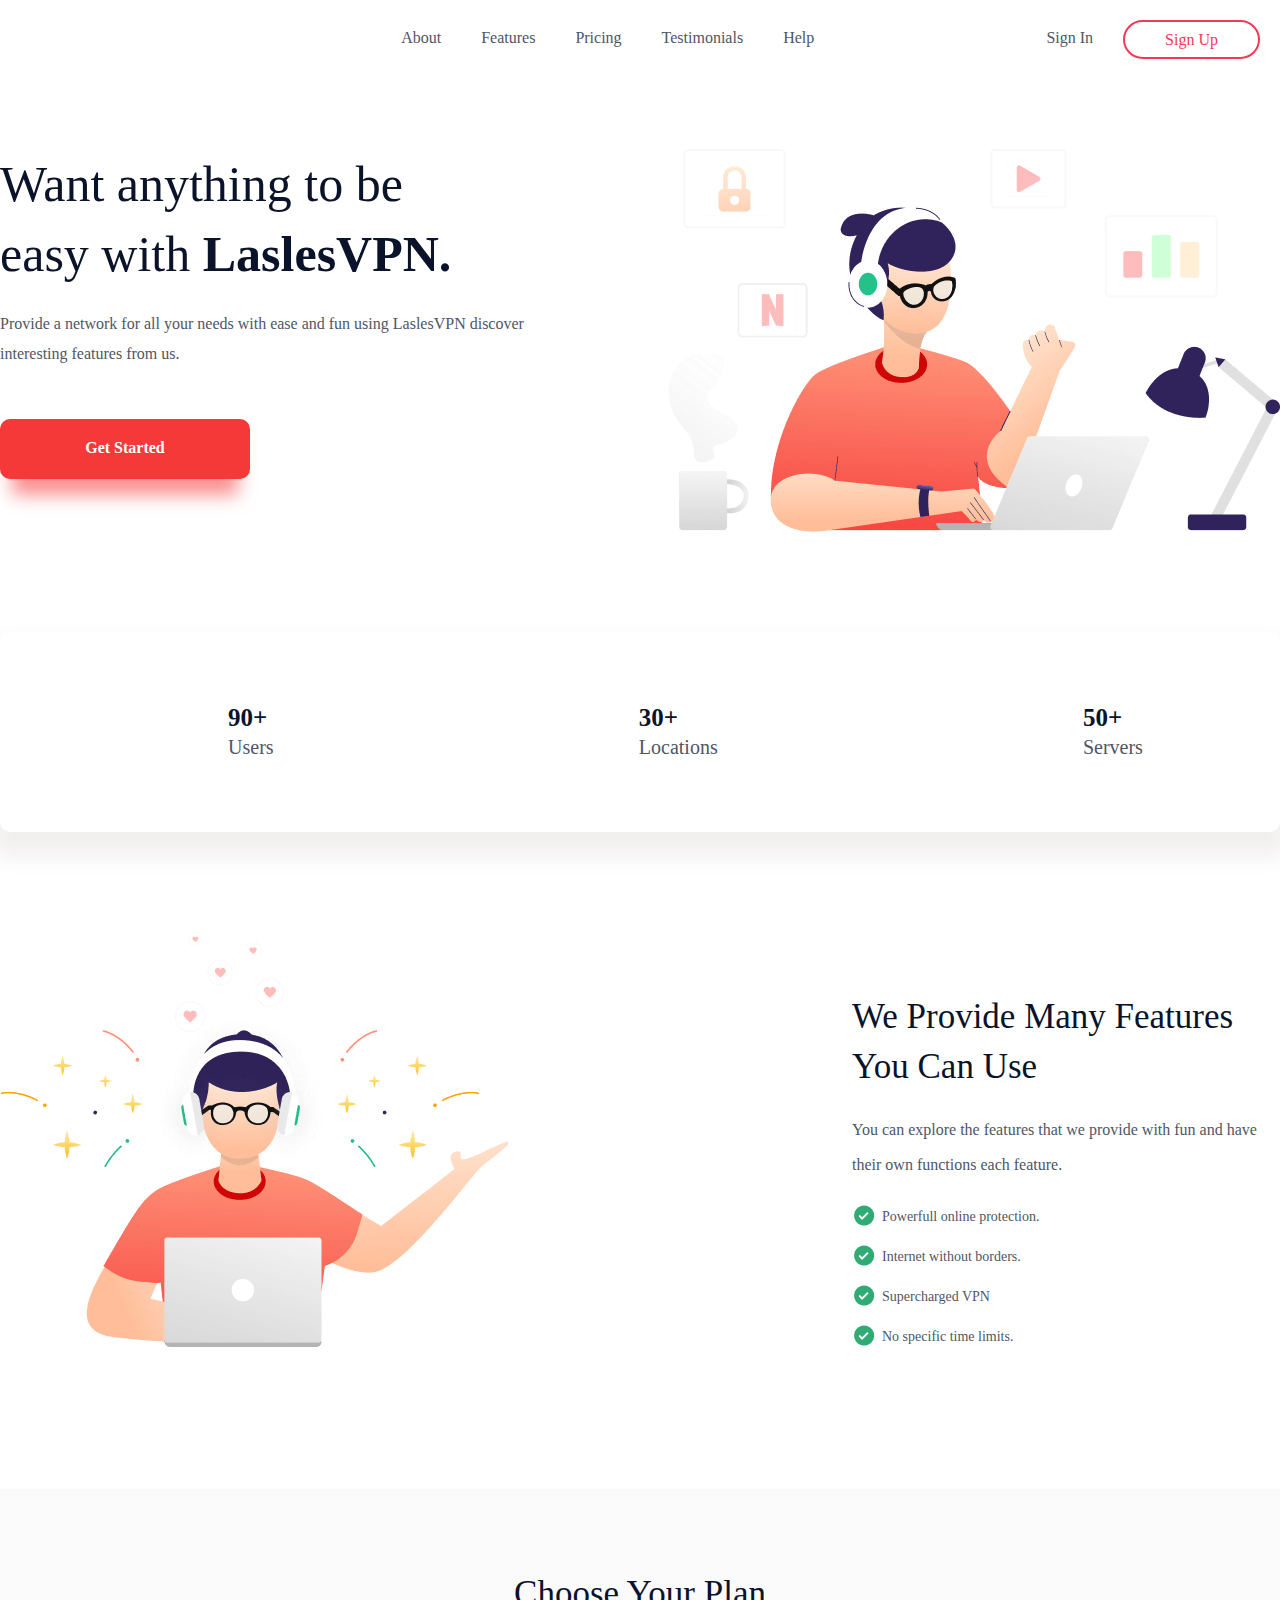
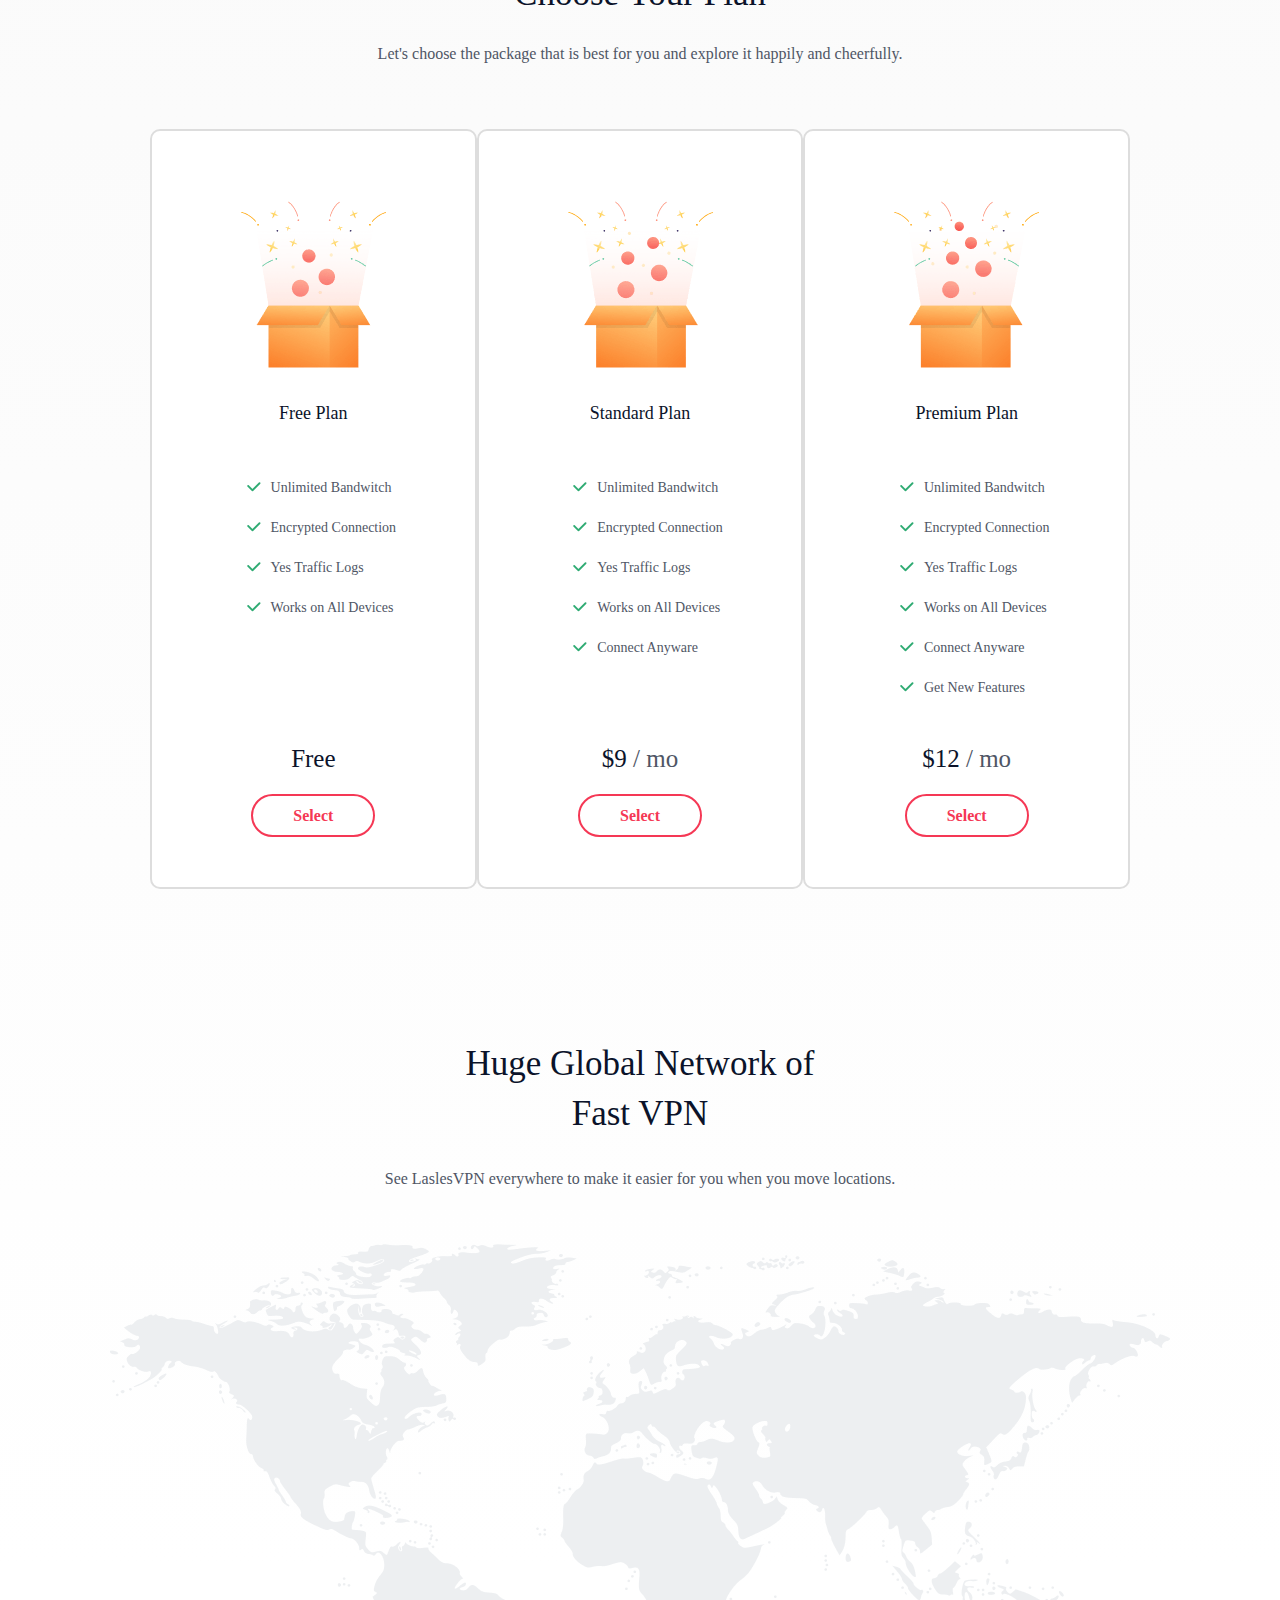
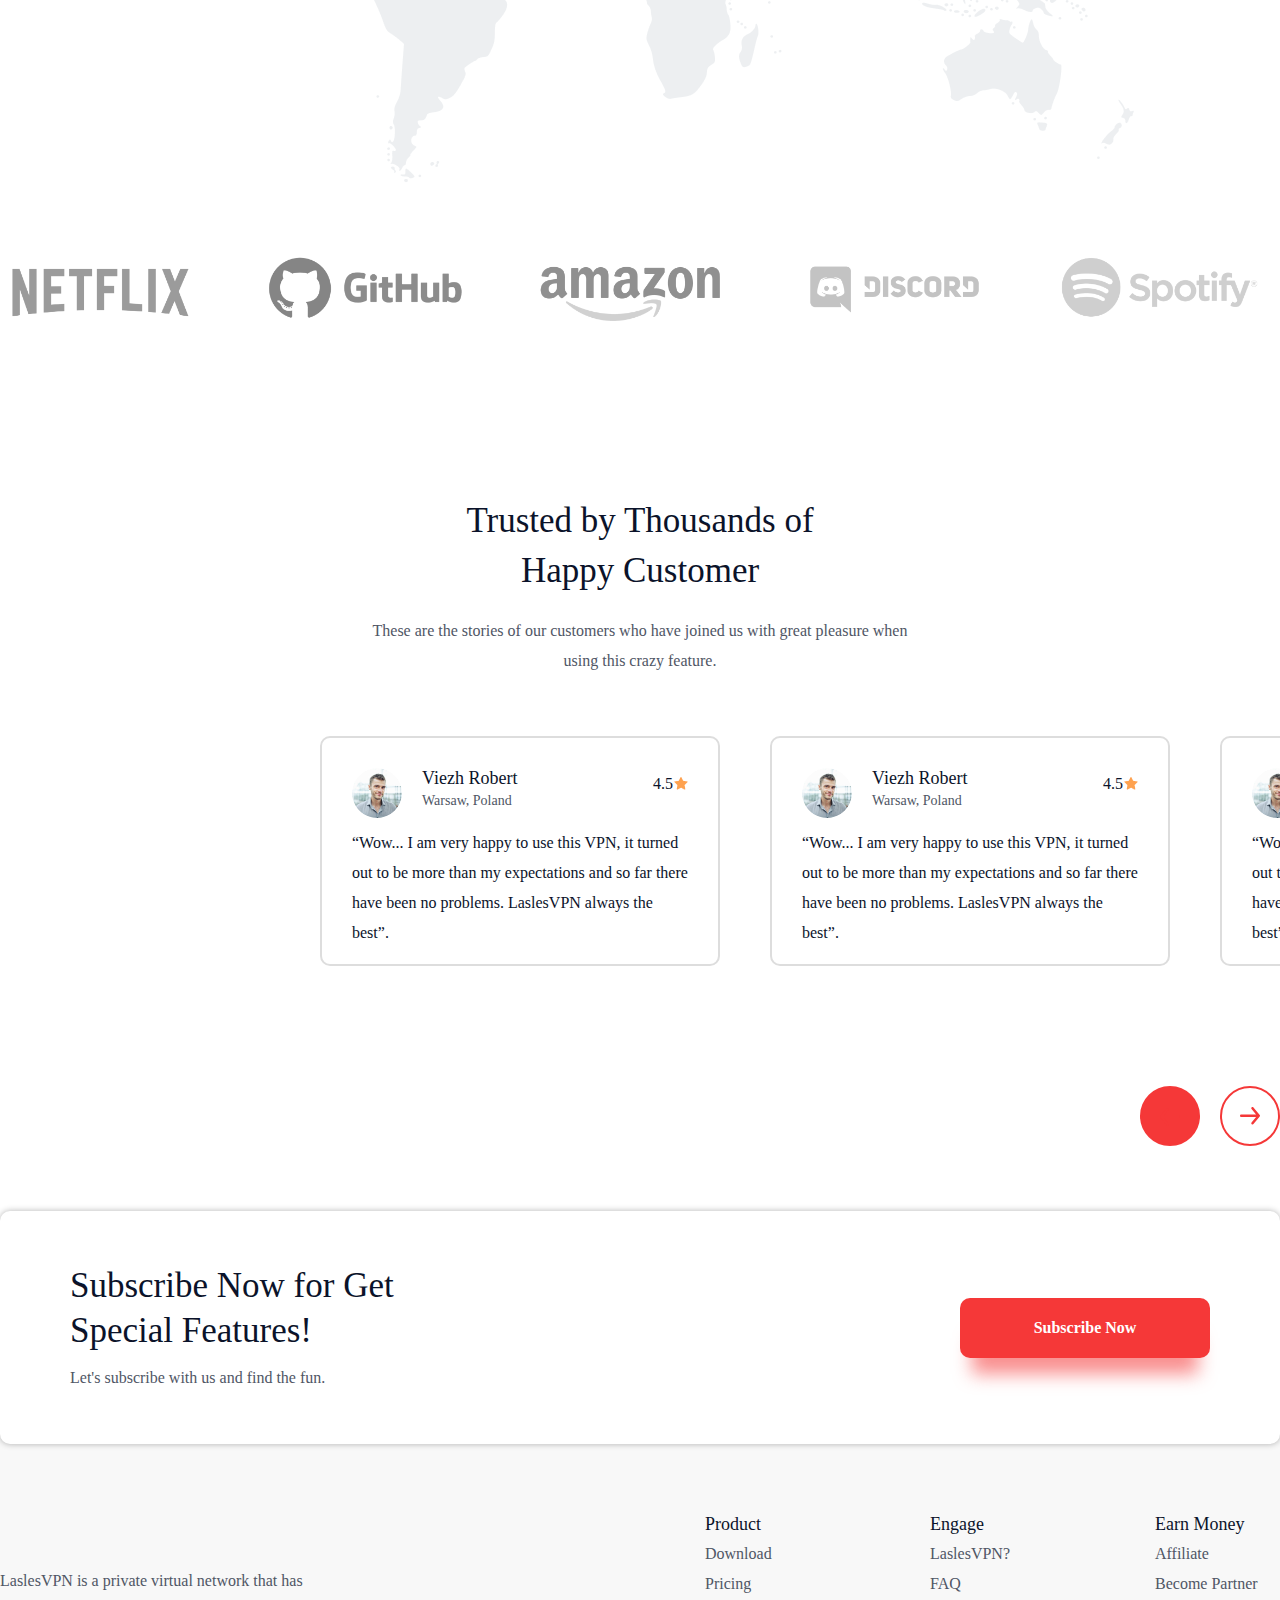
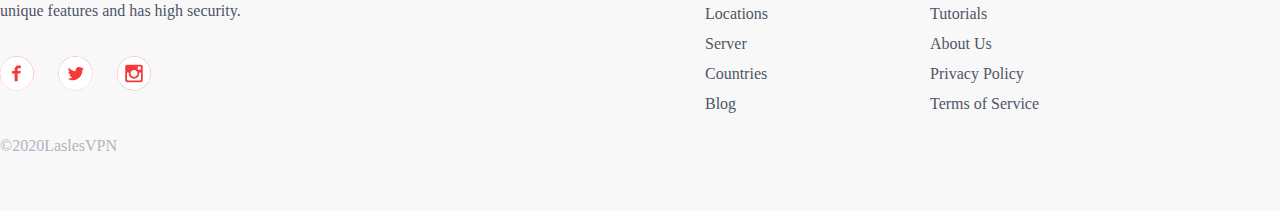
==== commit 50b96eae: "all done" ====
--- a/2 Lasles VPN/index.html
+++ b/2 Lasles VPN/index.html
@@ -213,15 +213,18 @@
                 <div class="review rubik-regular">“Wow... I am very happy to use this VPN, it turned out to be more than my expectations and so far there have been no problems. LaslesVPN always the best”.</div>
               </div></li>
             </ul></div>
-            <div class="carousel-btns">
-<button type="button" class="prev"><svg width="30" height="31" viewBox="0 0 30 30" fill="none" xmlns="http://www.w3.org/2000/svg">
-  <path d="M23.75 14.0028H8.925L13.4625 8.55279C13.6747 8.29751 13.7768 7.96841 13.7463 7.63788C13.7158 7.30735 13.5553 7.00246 13.3 6.79029C13.0447 6.57811 12.7156 6.47604 12.3851 6.50651C12.0546 6.53698 11.7497 6.69752 11.5375 6.95279L5.2875 14.4528C5.24545 14.5124 5.20785 14.5751 5.175 14.6403C5.175 14.7028 5.175 14.7403 5.0875 14.8028C5.03084 14.9461 5.00118 15.0987 5 15.2528C5.00118 15.4069 5.03084 15.5595 5.0875 15.7028C5.0875 15.7653 5.0875 15.8028 5.175 15.8653C5.20785 15.9305 5.24545 15.9931 5.2875 16.0528L11.5375 23.5528C11.655 23.6939 11.8022 23.8074 11.9686 23.8851C12.1349 23.9629 12.3164 24.0031 12.5 24.0028C12.7921 24.0034 13.0751 23.9016 13.3 23.7153C13.4266 23.6103 13.5312 23.4815 13.6079 23.336C13.6846 23.1906 13.7318 23.0315 13.7469 22.8678C13.762 22.704 13.7447 22.5389 13.6959 22.3819C13.6471 22.2249 13.5678 22.0791 13.4625 21.9528L8.925 16.5028H23.75C24.0815 16.5028 24.3995 16.3711 24.6339 16.1367C24.8683 15.9022 25 15.5843 25 15.2528C25 14.9213 24.8683 14.6033 24.6339 14.3689C24.3995 14.1345 24.0815 14.0028 23.75 14.0028Z" fill="#F53838"/>
-  </svg></button><button type="button" class="next"><svg width="30" height="31" viewBox="0 0 30 31" fill="none" xmlns="http://www.w3.org/2000/svg">
-  <path d="M23.75 14.0028H8.925L13.4625 8.55279C13.6747 8.29751 13.7768 7.96841 13.7463 7.63788C13.7158 7.30735 13.5553 7.00246 13.3 6.79029C13.0447 6.57811 12.7156 6.47604 12.3851 6.50651C12.0546 6.53698 11.7497 6.69752 11.5375 6.95279L5.2875 14.4528C5.24545 14.5124 5.20785 14.5751 5.175 14.6403C5.175 14.7028 5.175 14.7403 5.0875 14.8028C5.03084 14.9461 5.00118 15.0987 5 15.2528C5.00118 15.4069 5.03084 15.5595 5.0875 15.7028C5.0875 15.7653 5.0875 15.8028 5.175 15.8653C5.20785 15.9305 5.24545 15.9931 5.2875 16.0528L11.5375 23.5528C11.655 23.6939 11.8022 23.8074 11.9686 23.8851C12.1349 23.9629 12.3164 24.0031 12.5 24.0028C12.7921 24.0034 13.0751 23.9016 13.3 23.7153C13.4266 23.6103 13.5312 23.4815 13.6079 23.336C13.6846 23.1906 13.7318 23.0315 13.7469 22.8678C13.762 22.704 13.7447 22.5389 13.6959 22.3819C13.6471 22.2249 13.5678 22.0791 13.4625 21.9528L8.925 16.5028H23.75C24.0815 16.5028 24.3995 16.3711 24.6339 16.1367C24.8683 15.9022 25 15.5843 25 15.2528C25 14.9213 24.8683 14.6033 24.6339 14.3689C24.3995 14.1345 24.0815 14.0028 23.75 14.0028Z" fill="#F53838"/>
-  </svg></button>
-</div>
-          </div>
-        </div>
+           
+          </div>
+          
+        </div>
+        <div class="carousel-btns">
+         <button type="button" class="next"><svg width="30" height="31" viewBox="0 0 30 31" fill="none" xmlns="http://www.w3.org/2000/svg">
+            <path d="M23.75 14.0028H8.925L13.4625 8.55279C13.6747 8.29751 13.7768 7.96841 13.7463 7.63788C13.7158 7.30735 13.5553 7.00246 13.3 6.79029C13.0447 6.57811 12.7156 6.47604 12.3851 6.50651C12.0546 6.53698 11.7497 6.69752 11.5375 6.95279L5.2875 14.4528C5.24545 14.5124 5.20785 14.5751 5.175 14.6403C5.175 14.7028 5.175 14.7403 5.0875 14.8028C5.03084 14.9461 5.00118 15.0987 5 15.2528C5.00118 15.4069 5.03084 15.5595 5.0875 15.7028C5.0875 15.7653 5.0875 15.8028 5.175 15.8653C5.20785 15.9305 5.24545 15.9931 5.2875 16.0528L11.5375 23.5528C11.655 23.6939 11.8022 23.8074 11.9686 23.8851C12.1349 23.9629 12.3164 24.0031 12.5 24.0028C12.7921 24.0034 13.0751 23.9016 13.3 23.7153C13.4266 23.6103 13.5312 23.4815 13.6079 23.336C13.6846 23.1906 13.7318 23.0315 13.7469 22.8678C13.762 22.704 13.7447 22.5389 13.6959 22.3819C13.6471 22.2249 13.5678 22.0791 13.4625 21.9528L8.925 16.5028H23.75C24.0815 16.5028 24.3995 16.3711 24.6339 16.1367C24.8683 15.9022 25 15.5843 25 15.2528C25 14.9213 24.8683 14.6033 24.6339 14.3689C24.3995 14.1345 24.0815 14.0028 23.75 14.0028Z" fill="#F53838"/>
+            </svg></button>
+            <button type="button" class="prev"><svg width="30" height="31" viewBox="0 0 30 30" fill="none" xmlns="http://www.w3.org/2000/svg">
+              <path d="M23.75 14.0028H8.925L13.4625 8.55279C13.6747 8.29751 13.7768 7.96841 13.7463 7.63788C13.7158 7.30735 13.5553 7.00246 13.3 6.79029C13.0447 6.57811 12.7156 6.47604 12.3851 6.50651C12.0546 6.53698 11.7497 6.69752 11.5375 6.95279L5.2875 14.4528C5.24545 14.5124 5.20785 14.5751 5.175 14.6403C5.175 14.7028 5.175 14.7403 5.0875 14.8028C5.03084 14.9461 5.00118 15.0987 5 15.2528C5.00118 15.4069 5.03084 15.5595 5.0875 15.7028C5.0875 15.7653 5.0875 15.8028 5.175 15.8653C5.20785 15.9305 5.24545 15.9931 5.2875 16.0528L11.5375 23.5528C11.655 23.6939 11.8022 23.8074 11.9686 23.8851C12.1349 23.9629 12.3164 24.0031 12.5 24.0028C12.7921 24.0034 13.0751 23.9016 13.3 23.7153C13.4266 23.6103 13.5312 23.4815 13.6079 23.336C13.6846 23.1906 13.7318 23.0315 13.7469 22.8678C13.762 22.704 13.7447 22.5389 13.6959 22.3819C13.6471 22.2249 13.5678 22.0791 13.4625 21.9528L8.925 16.5028H23.75C24.0815 16.5028 24.3995 16.3711 24.6339 16.1367C24.8683 15.9022 25 15.5843 25 15.2528C25 14.9213 24.8683 14.6033 24.6339 14.3689C24.3995 14.1345 24.0815 14.0028 23.75 14.0028Z" fill="#F53838"/>
+              </svg></button>
+          </div>
 <div class="subscribe-container">
         <div class="subscribe">
           <div class="subscribe__info">
--- a/2 Lasles VPN/style.css
+++ b/2 Lasles VPN/style.css
@@ -65,7 +65,7 @@
   margin: 0 auto;
   display: flex;
   justify-content: space-between;
-  padding: 20px 0;
+  padding: 20px 20px;
   min-height: 40px;
   max-width: 1280px;
   line-height: 35px;
@@ -137,7 +137,6 @@
 .sign-up:active {
   color: #ffffff;
   background-color: #f53855;
-  box-shadow: 0px 28px 18px -12px rgba(245, 56, 56, 0.56);
   transition: 0.2s;
 }
 
@@ -185,6 +184,10 @@
   box-shadow: 0px 28px 18px -12px rgba(245, 56, 56, 0.56);
 }
 
+.greeting__start-link:active {
+  transform: translateY(1px);
+}
+
 .greeting__pic {
   justify-self: end;
   min-height: 383px;
@@ -632,6 +635,8 @@
   display: flex;
   flex-direction: column;
   align-items: center;
+
+  margin: 0 auto;
 }
 
 .reviews__header {
@@ -673,7 +678,6 @@
 
 .profile__name {
   font-size: 18px;
-
   color: #0b132a;
 }
 
@@ -707,18 +711,12 @@
 
 .carousel {
   align-self: flex-end;
-
-  margin-left: 40%;
-}
-
-.carousel__track {
   width: 100vw;
   height: 350px;
   overflow: hidden;
 }
 
 .carousel-list {
-  margin-left: 150px;
   transition: 1.5s;
   display: flex;
   list-style: none;
@@ -738,9 +736,11 @@
 }
 
 .carousel-btns {
-  margin-left: auto;
-  margin-right: 150px;
-  width: 140px;
+  margin: 0 auto;
+  display: flex;
+  align-items: flex-end;
+  flex-direction: row-reverse;
+  max-width: 1280px;
   height: 60px;
   margin-bottom: 65px;
 }
